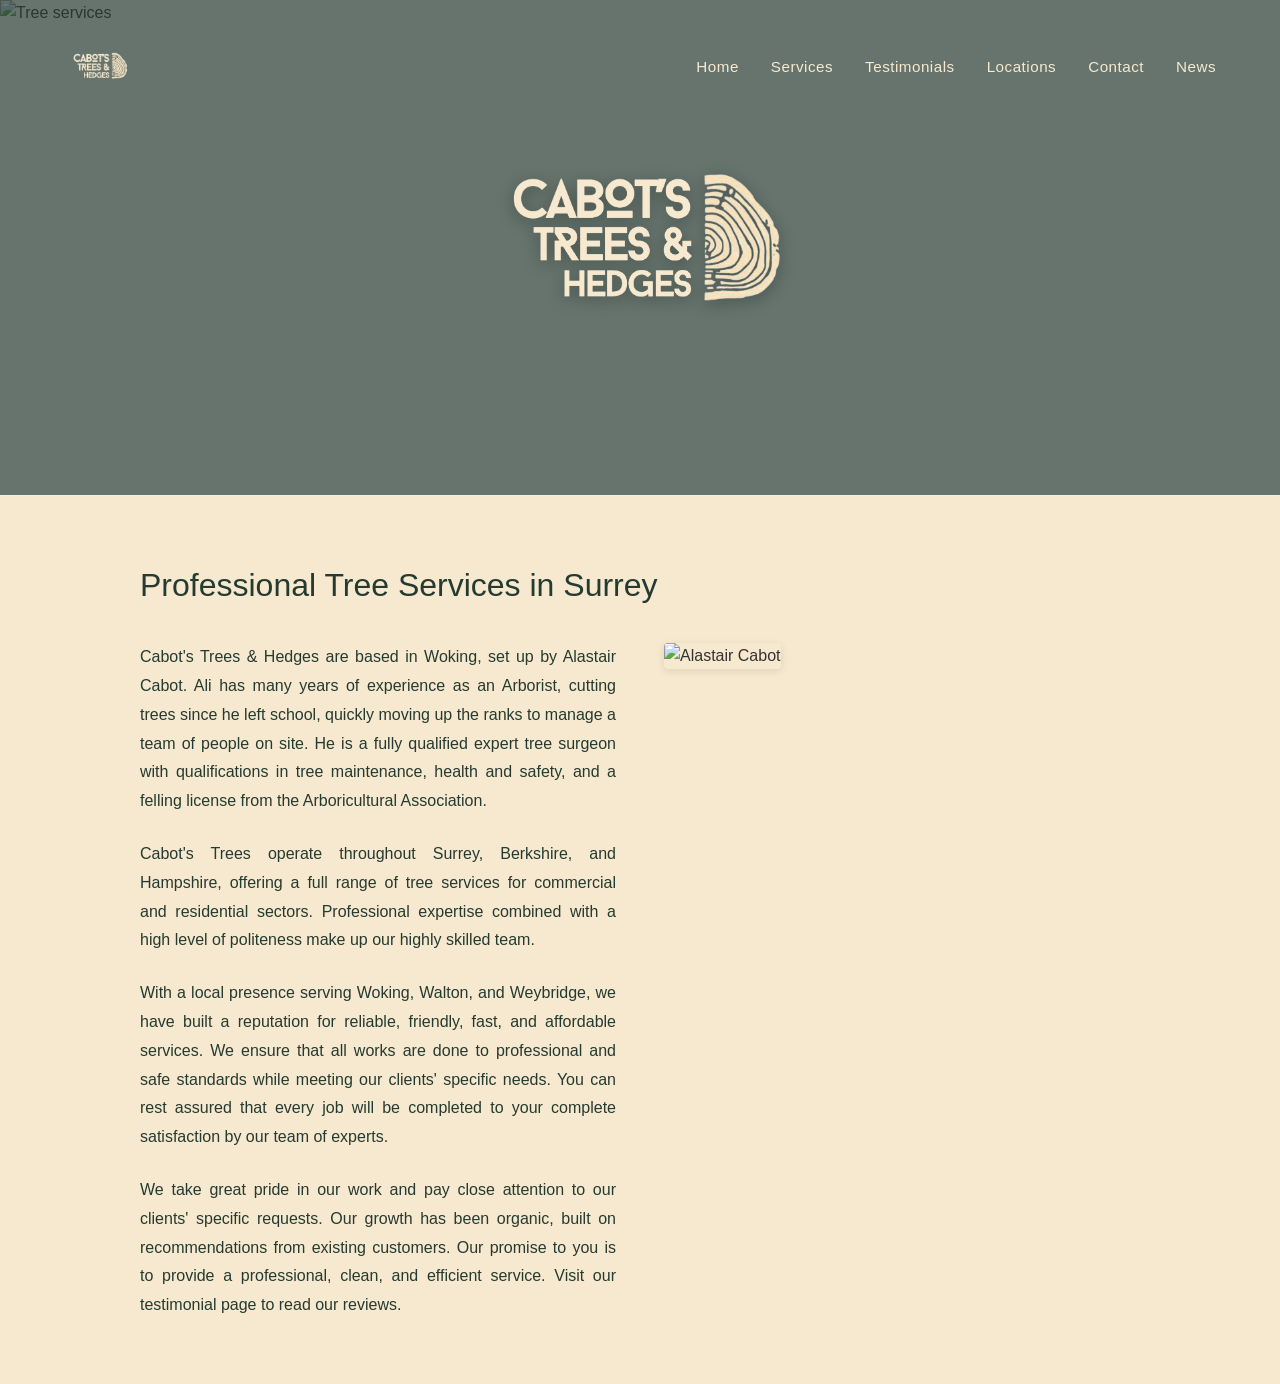
==== index.html @ d23f5aa0 "Add DM Sans font import and fix image column layout" ====
<!DOCTYPE html>
<html lang="en">
<head>
    <meta charset="UTF-8">
    <meta name="viewport" content="width=device-width, initial-scale=1.0">
    <title>Cabot's Trees & Hedges | Professional Tree Surgery in Surrey</title>
    <link rel="stylesheet" href="css/style.css">
    <script src="https://identity.netlify.com/v1/netlify-identity-widget.js"></script>
</head>
<body>
    <header class="hero-section">
        <div class="carousel-container">
            <img src="uploads/hero-1.jpg" alt="Tree services" class="carousel-image carousel-image-1" />
            <img src="uploads/hero-2.jpg" alt="Tree services" class="carousel-image carousel-image-2" style="display: none;" />
            <img src="uploads/hero-3.jpg" alt="Tree services" class="carousel-image carousel-image-3" style="display: none;" />
            <img src="uploads/hero-4.jpg" alt="Tree services" class="carousel-image carousel-image-4" style="display: none;" />
        </div>

        <div class="hero-overlay"></div>

        <nav class="navbar">
            <div class="nav-logo-small">
                <img src="uploads/logo.png" alt="Cabot's Trees" />
            </div>
            <ul class="nav-links">
                <li><a href="#home">Home</a></li>
                <li><a href="#services">Services</a></li>
                <li><a href="#testimonials">Testimonials</a></li>
                <li><a href="#locations">Locations</a></li>
                <li><a href="#contact">Contact</a></li>
                <li><a href="#news">News</a></li>
            </ul>
        </nav>

        <div class="hero-logo">
            <img src="uploads/logo-large.png" alt="Cabot's Trees & Hedges" />
        </div>
    </header>

    <section class="about-section">
        <div class="about-container">
            <h2>Professional Tree Services in Surrey</h2>
            <div class="about-content">
                <div class="about-text">
                    <p>Cabot's Trees & Hedges are based in Woking, set up by Alastair Cabot. Ali has many years of experience as an Arborist, cutting trees since he left school, quickly moving up the ranks to manage a team of people on site. He is a fully qualified expert tree surgeon with qualifications in tree maintenance, health and safety, and a felling license from the Arboricultural Association.</p>
                    <p>Cabot's Trees operate throughout Surrey, Berkshire, and Hampshire, offering a full range of tree services for commercial and residential sectors. Professional expertise combined with a high level of politeness make up our highly skilled team.</p>
                    <p>With a local presence serving Woking, Walton, and Weybridge, we have built a reputation for reliable, friendly, fast, and affordable services. We ensure that all works are done to professional and safe standards while meeting our clients' specific needs. You can rest assured that every job will be completed to your complete satisfaction by our team of experts.</p>
                    <p>We take great pride in our work and pay close attention to our clients' specific requests. Our growth has been organic, built on recommendations from existing customers. Our promise to you is to provide a professional, clean, and efficient service. <a href="#testimonials">Visit our testimonial page</a> to read our reviews.</p>
                </div>
                <div class="about-image">
                    <img src="uploads/alastair.jpg" alt="Alastair Cabot" />
                </div>
            </div>
        </div>
    </section>

    <script>
        let currentSlide = 0;
        const slides = document.querySelectorAll('.carousel-image');
        const totalSlides = slides.length;
        function showSlide(n) {
            slides.forEach(slide => slide.style.display = 'none');
            if (n >= totalSlides) currentSlide = 0;
            if (n < 0) currentSlide = totalSlides - 1;
            slides[currentSlide].style.display = 'block';
        }
        function nextSlide() {
            currentSlide++;
            showSlide(currentSlide);
        }
        setInterval(nextSlide, 8000);
        showSlide(currentSlide);
    </script>

    <script>
        if (window.netlifyIdentity) {
            window.netlifyIdentity.on("init", user => {
                if (!user) {
                    window.netlifyIdentity.on("login", () => {
                        document.location.href = "/admin/";
                    });
                }
            });
        }
    </script>
</body>
</html>
---- css/style.css ----
* {
    margin: 0;
    padding: 0;
    box-sizing: border-box;
}

:root {
    --primary-green: #253a30;
    --cream: #f6e9cf;
    --overlay-opacity: 0.7;
}

body {
    font-family: 'DM Sans', -apple-system, BlinkMacSystemFont, 'Segoe UI', sans-serif;
    line-height: 1.6;
    color: #333;
}

/* Hero Section */
.hero-section {
    position: relative;
    height: 55vh;
    display: flex;
    align-items: center;
    justify-content: center;
    overflow: hidden;
}

.carousel-container {
    position: absolute;
    top: 0;
    left: 0;
    width: 100%;
    height: 100%;
    z-index: 1;
}

.carousel-image {
    position: absolute;
    top: 0;
    left: 0;
    width: 100%;
    height: 100%;
    object-fit: cover;
    transition: opacity 0.8s ease-in-out;
}

/* Dark Green Overlay */
.hero-overlay {
    position: absolute;
    top: 0;
    left: 0;
    width: 100%;
    height: 100%;
    background-color: var(--primary-green);
    opacity: var(--overlay-opacity);
    z-index: 2;
}

/* Navigation Bar */
.navbar {
    position: absolute;
    top: 0;
    left: 0;
    right: 0;
    display: flex;
    justify-content: space-between;
    align-items: center;
    padding: 2rem 4rem;
    z-index: 4;
}

.nav-logo-small {
    width: 70px;
    height: 70px;
    display: flex;
    align-items: center;
    justify-content: center;
}

.nav-logo-small img {
    width: 70px;
    height: 70px;
    object-fit: contain;
}

.nav-links {
    display: flex;
    list-style: none;
    gap: 2rem;
}

.nav-links a {
    color: var(--cream);
    text-decoration: none;
    font-size: 0.95rem;
    font-weight: 500;
    letter-spacing: 0.5px;
    transition: opacity 0.3s ease;
}

.nav-links a:hover {
    opacity: 0.8;
}

/* Central Logo */
.hero-logo {
    position: absolute;
    top: 50%;
    left: 50%;
    transform: translate(-50%, -50%);
    z-index: 3;
    text-align: center;
    max-width: 350px;
    width: 90%;
}

.hero-logo img {
    max-width: 350px;
    max-height: 220px;
    width: 100%;
    height: auto;
    filter: drop-shadow(0 4px 8px rgba(0, 0, 0, 0.3));
}

/* About Section */
.about-section {
    padding: 4rem 2rem;
    background-color: var(--cream);
    border-top: 1px solid #f0f0f0;
}

.about-container {
    max-width: 1000px;
    margin: 0 auto;
}

.about-section h2 {
    font-size: 2rem;
    font-weight: 400;
    color: var(--primary-green);
    margin-bottom: 2rem;
    text-align: left;
}

.about-content {
    display: grid;
    grid-template-columns: 1fr 1fr;
    gap: 3rem;
    align-items: start;
}

.about-content p {
    font-size: 1rem;
    color: var(--primary-green);
    line-height: 1.8;
    text-align: justify;
}

.about-content a {
    color: var(--primary-green);
    text-decoration: none;
    font-weight: 500;
    transition: opacity 0.3s ease;
}

.about-content a:hover {
    opacity: 0.8;
    text-decoration: underline;
}

.about-text {
    display: grid;
    gap: 1.5rem;
}

.about-image img {
    width: 100%;
    height: auto;
    border-radius: 4px;
    box-shadow: 0 2px 8px rgba(0, 0, 0, 0.1);
}

/* Responsive Design */
@media (max-width: 768px) {
    .navbar {
        padding: 1.5rem 2rem;
        flex-wrap: wrap;
    }

    .nav-logo-small {
        width: 40px;
        height: 40px;
    }

    .nav-links {
        gap: 1rem;
        font-size: 0.85rem;
    }

    .hero-logo svg {
        max-width: 200px;
    }

    .about-section {
        padding: 2rem 1rem;
    }

    .about-section h2 {
        font-size: 1.5rem;
    }

    .about-content p {
        font-size: 0.95rem;
        text-align: left;
    }
}

@media (max-width: 480px) {
    .navbar {
        padding: 1rem;
        flex-direction: column;
        gap: 1rem;
    }

    .nav-links {
        gap: 0.5rem;
        font-size: 0.8rem;
        flex-wrap: wrap;
        justify-content: center;
    }

    .hero-logo svg {
        max-width: 150px;
    }
}
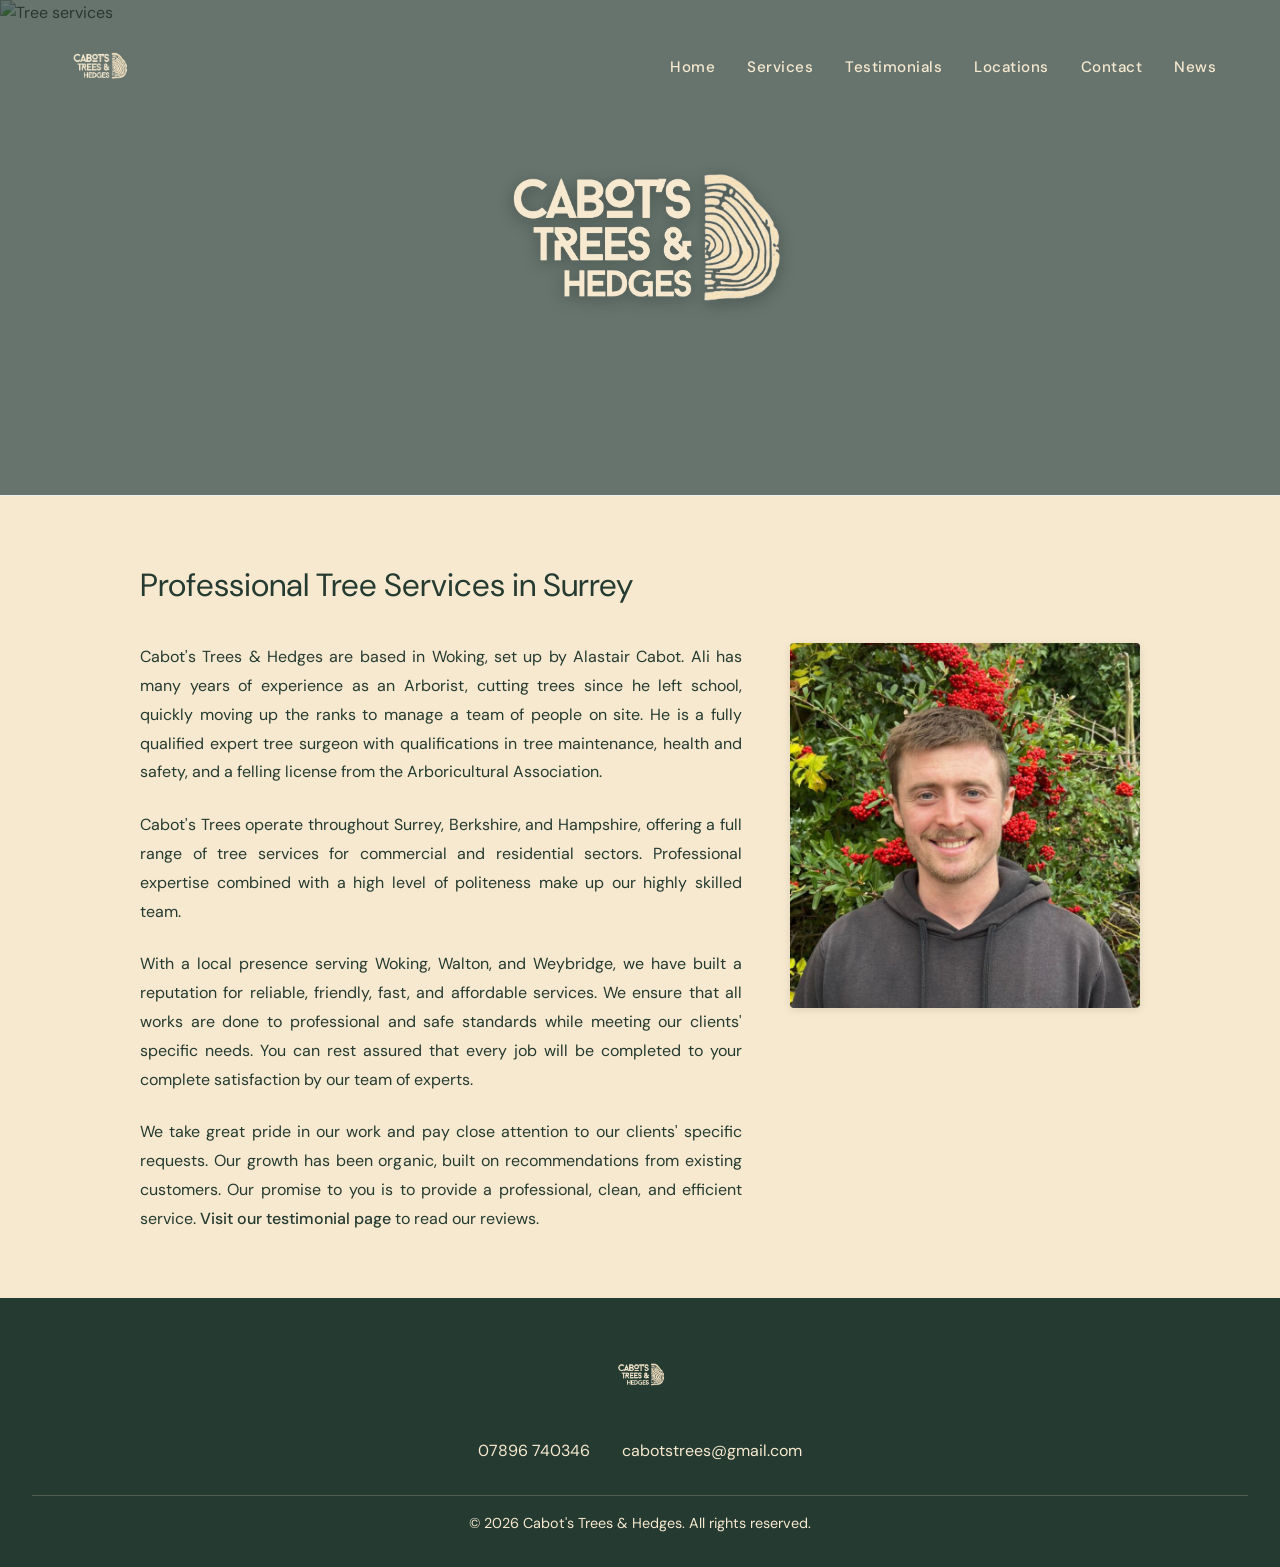
==== commit eccbeef1: "Add footer with logo, phone, and email" ====
--- a/index.html
+++ b/index.html
@@ -4,6 +4,9 @@
     <meta charset="UTF-8">
     <meta name="viewport" content="width=device-width, initial-scale=1.0">
     <title>Cabot's Trees & Hedges | Professional Tree Surgery in Surrey</title>
+    <link rel="preconnect" href="https://fonts.googleapis.com">
+    <link rel="preconnect" href="https://fonts.gstatic.com" crossorigin>
+    <link href="https://fonts.googleapis.com/css2?family=DM+Sans:wght@400;500;700&display=swap" rel="stylesheet">
     <link rel="stylesheet" href="css/style.css">
     <script src="https://identity.netlify.com/v1/netlify-identity-widget.js"></script>
 </head>
@@ -72,6 +75,22 @@
         showSlide(currentSlide);
     </script>
 
+    <!-- Footer -->
+    <footer class="footer">
+        <div class="footer-container">
+            <div class="footer-logo">
+                <img src="uploads/logo.png" alt="Cabot's Trees" />
+            </div>
+            <div class="footer-contact">
+                <p><a href="tel:07896740346">07896 740346</a></p>
+                <p><a href="mailto:cabotstrees@gmail.com">cabotstrees@gmail.com</a></p>
+            </div>
+        </div>
+        <div class="footer-bottom">
+            <p>&copy; 2026 Cabot's Trees & Hedges. All rights reserved.</p>
+        </div>
+    </footer>
+
     <script>
         if (window.netlifyIdentity) {
             window.netlifyIdentity.on("init", user => {
--- a/css/style.css
+++ b/css/style.css
@@ -145,7 +145,7 @@
 
 .about-content {
     display: grid;
-    grid-template-columns: 1fr 1fr;
+    grid-template-columns: 1fr 350px;
     gap: 3rem;
     align-items: start;
 }
@@ -233,4 +233,63 @@
     .hero-logo svg {
         max-width: 150px;
     }
+}
+
+/* Footer */
+.footer {
+    background-color: var(--primary-green);
+    color: var(--cream);
+    padding: 3rem 2rem 2rem;
+    text-align: center;
+}
+
+.footer-container {
+    max-width: 1000px;
+    margin: 0 auto 2rem;
+    display: flex;
+    flex-direction: column;
+    align-items: center;
+    gap: 2rem;
+}
+
+.footer-logo {
+    width: 60px;
+    height: 60px;
+}
+
+.footer-logo img {
+    width: 100%;
+    height: 100%;
+    object-fit: contain;
+}
+
+.footer-contact {
+    display: flex;
+    gap: 2rem;
+    justify-content: center;
+}
+
+.footer-contact p {
+    margin: 0;
+    font-size: 1rem;
+}
+
+.footer-contact a {
+    color: var(--cream);
+    text-decoration: none;
+    transition: opacity 0.3s ease;
+}
+
+.footer-contact a:hover {
+    opacity: 0.8;
+}
+
+.footer-bottom {
+    border-top: 1px solid rgba(246, 233, 207, 0.2);
+    padding-top: 1rem;
+    font-size: 0.9rem;
+}
+
+.footer-bottom p {
+    margin: 0;
 }
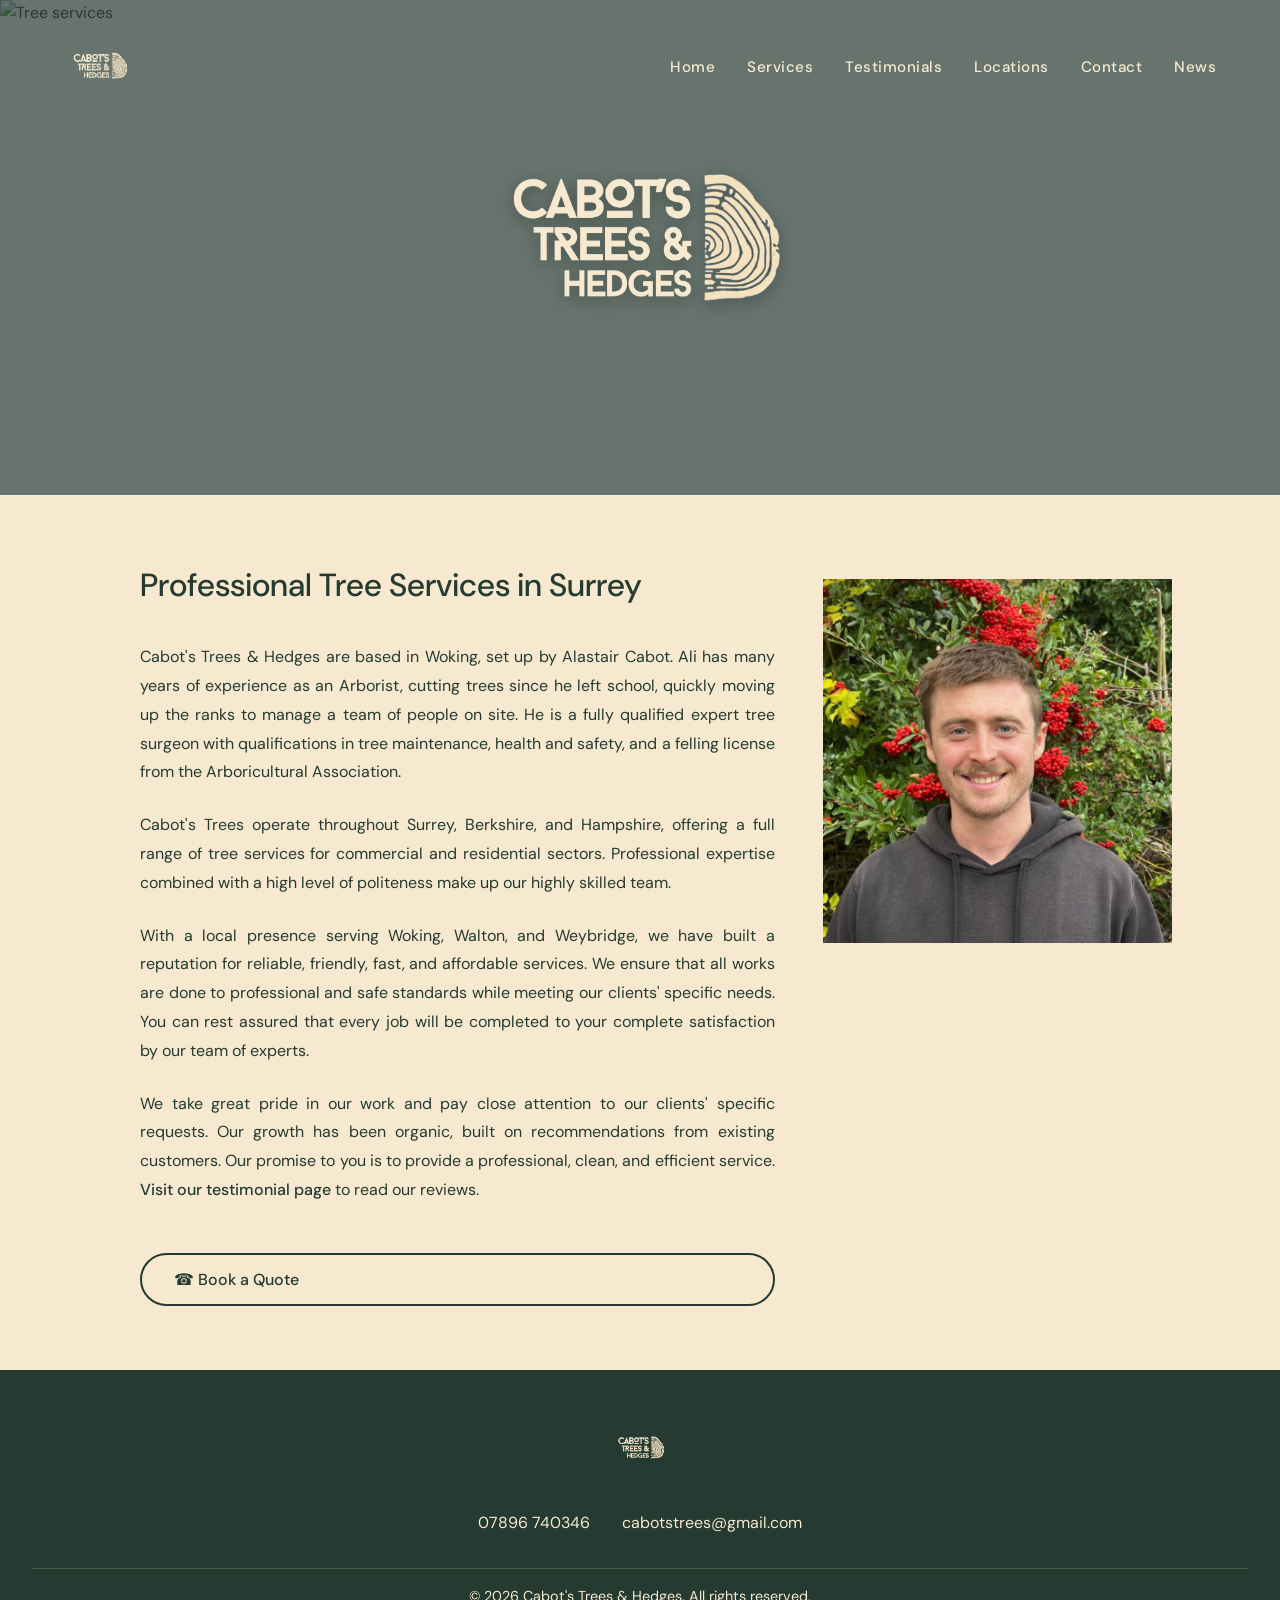
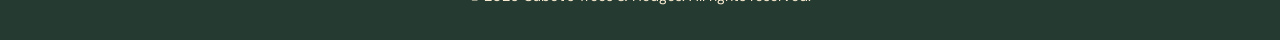
==== commit 12e458d6: "Redesign about section: 2/3 text left, 1/3 image right, add book quote button" ====
--- a/index.html
+++ b/index.html
@@ -49,6 +49,7 @@
                     <p>Cabot's Trees operate throughout Surrey, Berkshire, and Hampshire, offering a full range of tree services for commercial and residential sectors. Professional expertise combined with a high level of politeness make up our highly skilled team.</p>
                     <p>With a local presence serving Woking, Walton, and Weybridge, we have built a reputation for reliable, friendly, fast, and affordable services. We ensure that all works are done to professional and safe standards while meeting our clients' specific needs. You can rest assured that every job will be completed to your complete satisfaction by our team of experts.</p>
                     <p>We take great pride in our work and pay close attention to our clients' specific requests. Our growth has been organic, built on recommendations from existing customers. Our promise to you is to provide a professional, clean, and efficient service. <a href="#testimonials">Visit our testimonial page</a> to read our reviews.</p>
+                    <a href="tel:07896740346" class="book-quote-btn">☎ Book a Quote</a>
                 </div>
                 <div class="about-image">
                     <img src="uploads/alastair.jpg" alt="Alastair Cabot" />
--- a/css/style.css
+++ b/css/style.css
@@ -137,7 +137,7 @@
 
 .about-section h2 {
     font-size: 2rem;
-    font-weight: 400;
+    font-weight: 500;
     color: var(--primary-green);
     margin-bottom: 2rem;
     text-align: left;
@@ -145,7 +145,7 @@
 
 .about-content {
     display: grid;
-    grid-template-columns: 1fr 350px;
+    grid-template-columns: 2fr 1fr;
     gap: 3rem;
     align-items: start;
 }
@@ -174,11 +174,34 @@
     gap: 1.5rem;
 }
 
+.book-quote-btn {
+    display: inline-block;
+    margin-top: 1.5rem;
+    padding: 0.75rem 2rem;
+    border: 2px solid var(--primary-green);
+    background-color: var(--cream);
+    color: var(--primary-green);
+    text-decoration: none;
+    font-weight: 500;
+    border-radius: 50px;
+    transition: all 0.3s ease;
+    font-size: 1rem;
+}
+
+.book-quote-btn:hover {
+    background-color: var(--primary-green);
+    color: var(--cream);
+}
+
+.about-image {
+    margin: -4rem -2rem -4rem 0;
+}
+
 .about-image img {
     width: 100%;
-    height: auto;
-    border-radius: 4px;
-    box-shadow: 0 2px 8px rgba(0, 0, 0, 0.1);
+    height: 100%;
+    display: block;
+    object-fit: cover;
 }
 
 /* Responsive Design */
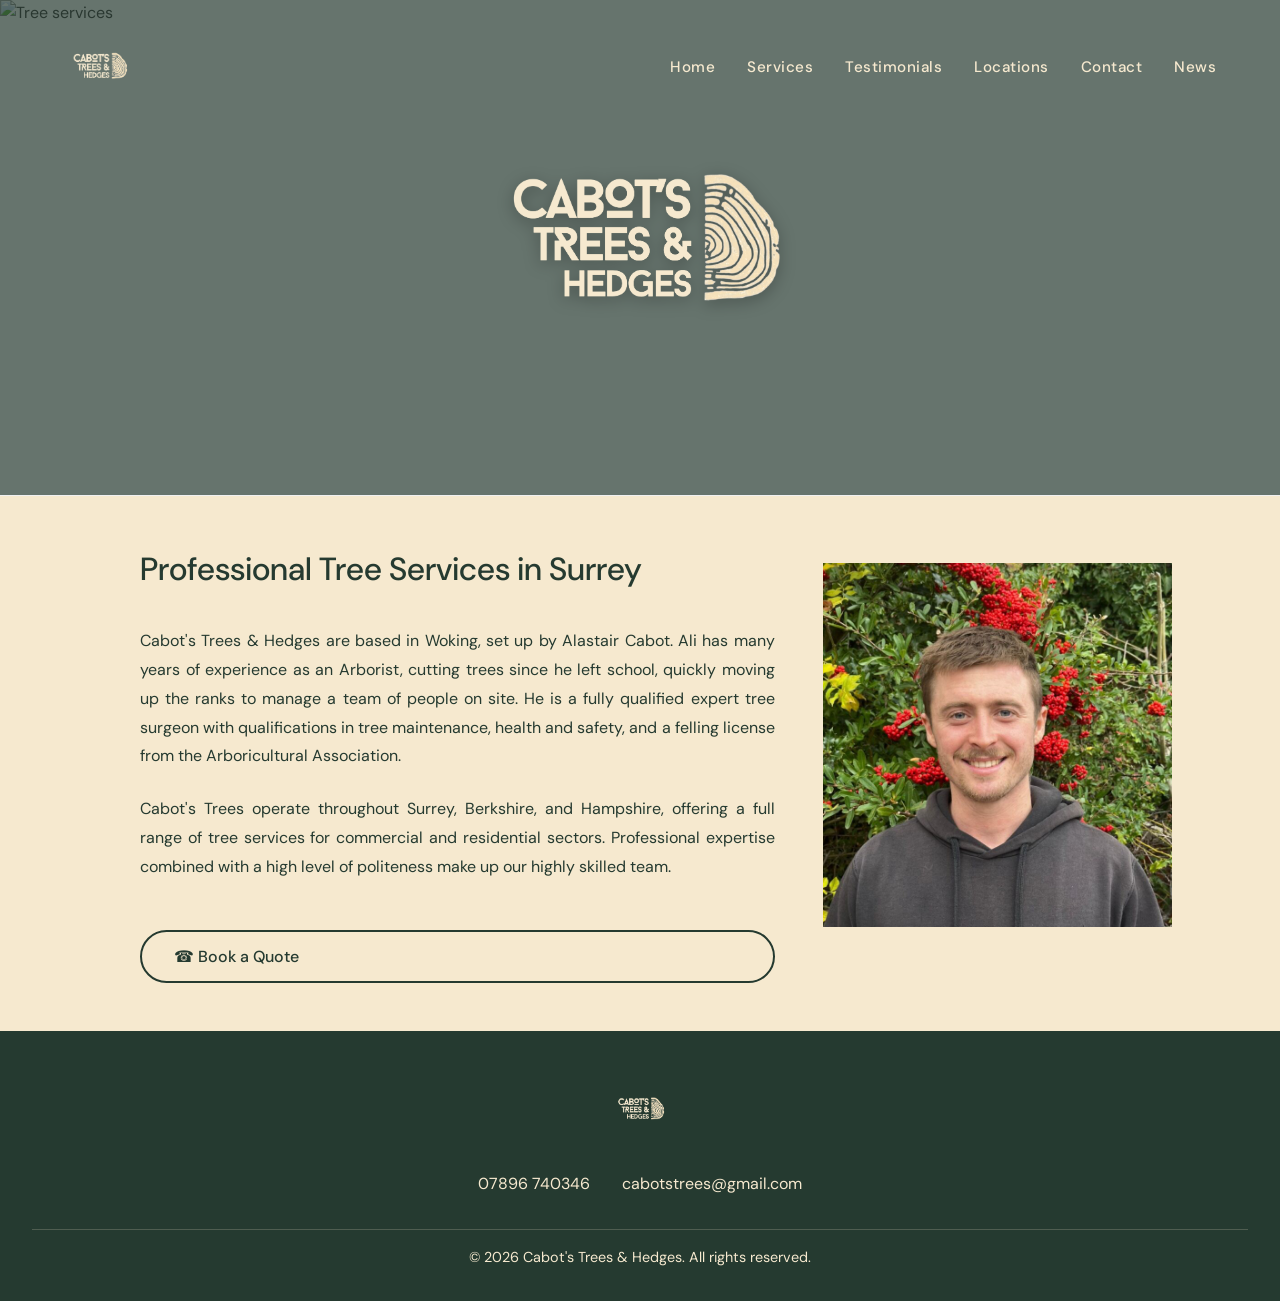
==== commit 8aa5bee5: "Cut text down and remove section margins/padding" ====
--- a/index.html
+++ b/index.html
@@ -47,8 +47,6 @@
                 <div class="about-text">
                     <p>Cabot's Trees & Hedges are based in Woking, set up by Alastair Cabot. Ali has many years of experience as an Arborist, cutting trees since he left school, quickly moving up the ranks to manage a team of people on site. He is a fully qualified expert tree surgeon with qualifications in tree maintenance, health and safety, and a felling license from the Arboricultural Association.</p>
                     <p>Cabot's Trees operate throughout Surrey, Berkshire, and Hampshire, offering a full range of tree services for commercial and residential sectors. Professional expertise combined with a high level of politeness make up our highly skilled team.</p>
-                    <p>With a local presence serving Woking, Walton, and Weybridge, we have built a reputation for reliable, friendly, fast, and affordable services. We ensure that all works are done to professional and safe standards while meeting our clients' specific needs. You can rest assured that every job will be completed to your complete satisfaction by our team of experts.</p>
-                    <p>We take great pride in our work and pay close attention to our clients' specific requests. Our growth has been organic, built on recommendations from existing customers. Our promise to you is to provide a professional, clean, and efficient service. <a href="#testimonials">Visit our testimonial page</a> to read our reviews.</p>
                     <a href="tel:07896740346" class="book-quote-btn">☎ Book a Quote</a>
                 </div>
                 <div class="about-image">
--- a/css/style.css
+++ b/css/style.css
@@ -125,7 +125,7 @@
 
 /* About Section */
 .about-section {
-    padding: 4rem 2rem;
+    padding: 0 2rem;
     background-color: var(--cream);
     border-top: 1px solid #f0f0f0;
 }
@@ -133,13 +133,14 @@
 .about-container {
     max-width: 1000px;
     margin: 0 auto;
+    padding: 3rem 0;
 }
 
 .about-section h2 {
     font-size: 2rem;
     font-weight: 500;
     color: var(--primary-green);
-    margin-bottom: 2rem;
+    margin: 0 0 2rem 0;
     text-align: left;
 }
 
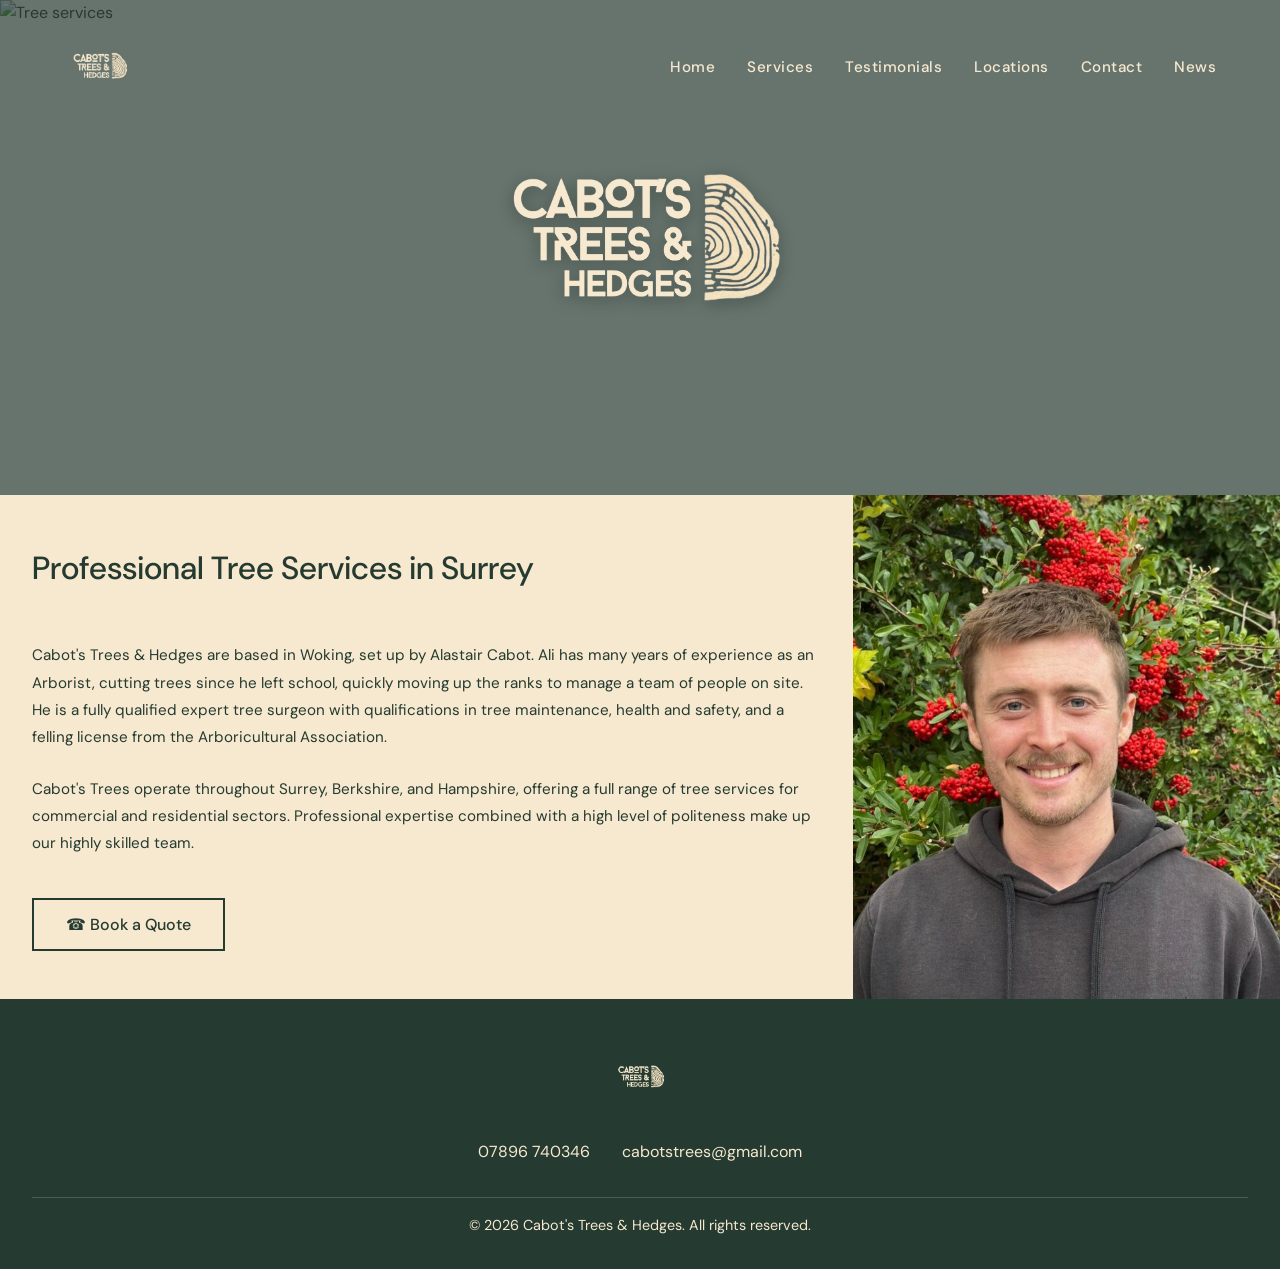
==== commit 125be753: "Fix h1 margin in grid layout" ====
--- a/index.html
+++ b/index.html
@@ -42,9 +42,9 @@
 
     <section class="about-section">
         <div class="about-container">
-            <h2>Professional Tree Services in Surrey</h2>
             <div class="about-content">
                 <div class="about-text">
+                    <h1>Professional Tree Services in Surrey</h1>
                     <p>Cabot's Trees & Hedges are based in Woking, set up by Alastair Cabot. Ali has many years of experience as an Arborist, cutting trees since he left school, quickly moving up the ranks to manage a team of people on site. He is a fully qualified expert tree surgeon with qualifications in tree maintenance, health and safety, and a felling license from the Arboricultural Association.</p>
                     <p>Cabot's Trees operate throughout Surrey, Berkshire, and Hampshire, offering a full range of tree services for commercial and residential sectors. Professional expertise combined with a high level of politeness make up our highly skilled team.</p>
                     <a href="tel:07896740346" class="book-quote-btn">☎ Book a Quote</a>
--- a/css/style.css
+++ b/css/style.css
@@ -125,37 +125,45 @@
 
 /* About Section */
 .about-section {
-    padding: 0 2rem;
+    padding: 0;
+    margin: 0;
     background-color: var(--cream);
-    border-top: 1px solid #f0f0f0;
+    border: none;
 }
 
 .about-container {
-    max-width: 1000px;
-    margin: 0 auto;
-    padding: 3rem 0;
-}
-
-.about-section h2 {
+    max-width: 100%;
+    margin: 0;
+    padding: 0;
+}
+
+.about-text h1 {
     font-size: 2rem;
     font-weight: 500;
     color: var(--primary-green);
-    margin: 0 0 2rem 0;
+    margin: 0 0 1.5rem 0;
     text-align: left;
 }
 
 .about-content {
     display: grid;
     grid-template-columns: 2fr 1fr;
-    gap: 3rem;
-    align-items: start;
+    gap: 0;
+    align-items: stretch;
+}
+
+.about-text {
+    display: grid;
+    gap: 1.5rem;
+    padding: 3rem 2rem;
 }
 
 .about-content p {
-    font-size: 1rem;
+    font-size: 0.95rem;
     color: var(--primary-green);
     line-height: 1.8;
-    text-align: justify;
+    text-align: left;
+    margin: 0;
 }
 
 .about-content a {
@@ -170,23 +178,19 @@
     text-decoration: underline;
 }
 
-.about-text {
-    display: grid;
-    gap: 1.5rem;
-}
-
 .book-quote-btn {
     display: inline-block;
-    margin-top: 1.5rem;
+    margin-top: 1rem;
     padding: 0.75rem 2rem;
     border: 2px solid var(--primary-green);
     background-color: var(--cream);
     color: var(--primary-green);
     text-decoration: none;
     font-weight: 500;
-    border-radius: 50px;
+    border-radius: 0;
     transition: all 0.3s ease;
     font-size: 1rem;
+    width: fit-content;
 }
 
 .book-quote-btn:hover {
@@ -195,7 +199,7 @@
 }
 
 .about-image {
-    margin: -4rem -2rem -4rem 0;
+    margin: 0;
 }
 
 .about-image img {
@@ -205,7 +209,6 @@
     object-fit: cover;
 }
 
-/* Responsive Design */
 @media (max-width: 768px) {
     .navbar {
         padding: 1.5rem 2rem;
@@ -226,17 +229,17 @@
         max-width: 200px;
     }
 
-    .about-section {
-        padding: 2rem 1rem;
+    .about-content {
+        grid-template-columns: 1fr;
+        gap: 0;
+    }
+
+    .about-image {
+        min-height: 300px;
     }
 
     .about-section h2 {
-        font-size: 1.5rem;
-    }
-
-    .about-content p {
-        font-size: 0.95rem;
-        text-align: left;
+        padding: 2rem 2rem 0 2rem;
     }
 }
 
@@ -256,6 +259,19 @@
 
     .hero-logo svg {
         max-width: 150px;
+    }
+
+    .about-text {
+        padding: 1.5rem;
+    }
+
+    .about-section h2 {
+        font-size: 1.5rem;
+        padding: 1.5rem 1.5rem 0 1.5rem;
+    }
+
+    .about-content p {
+        font-size: 0.9rem;
     }
 }
 
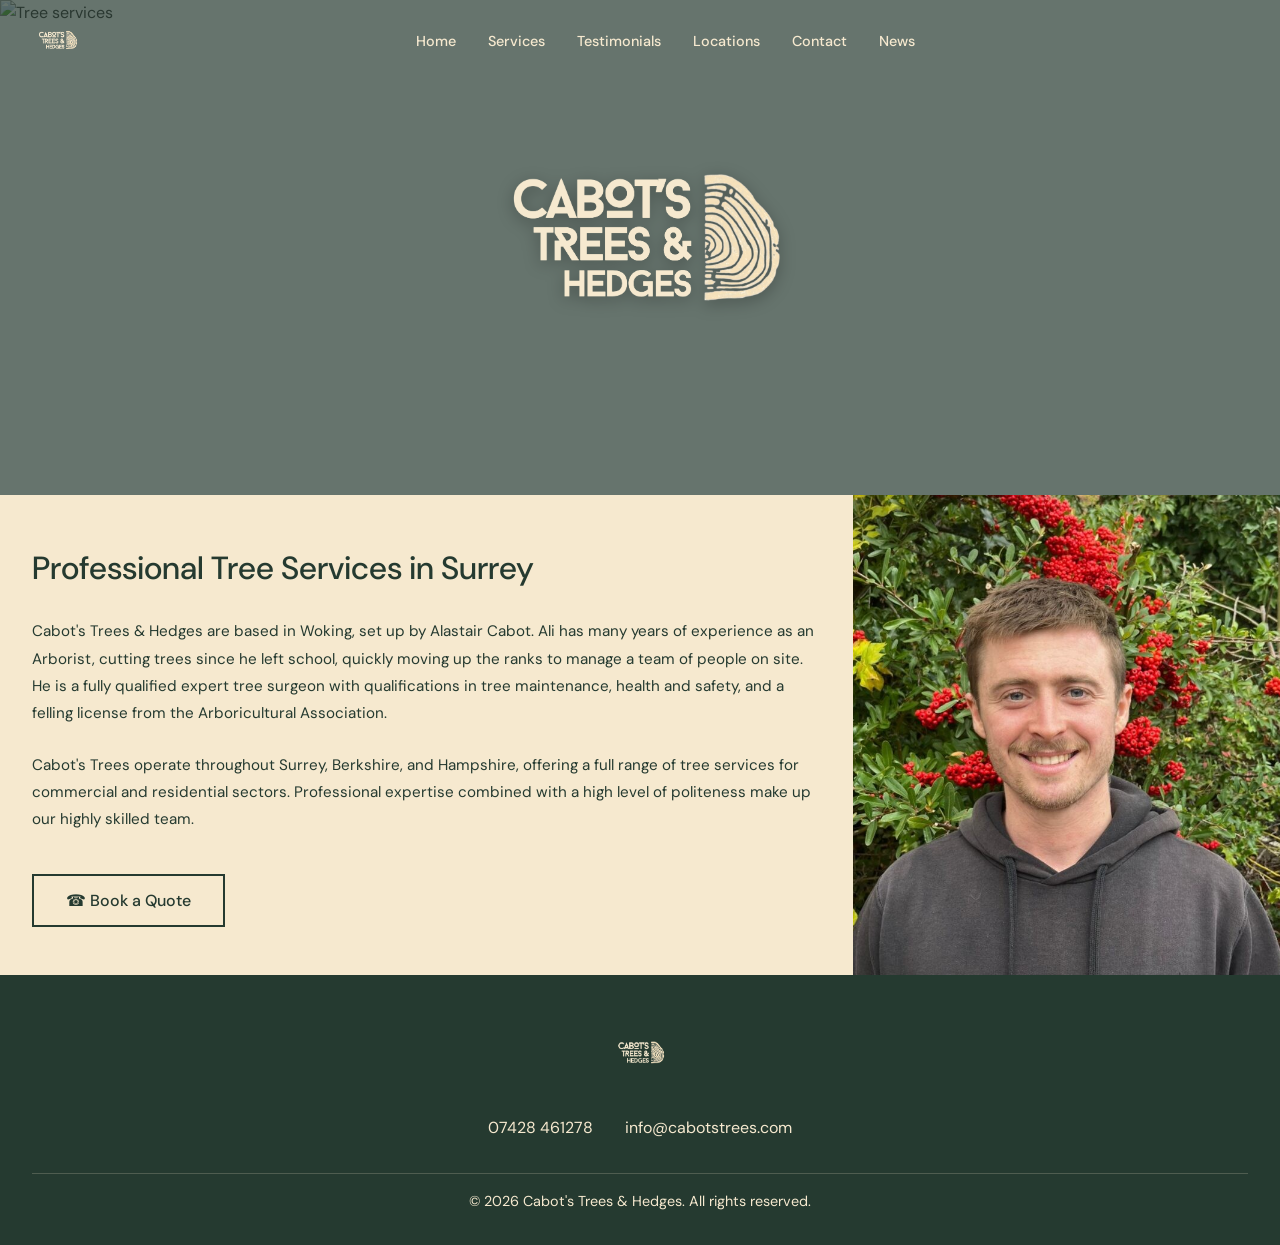
==== commit e5967e43: "Major website build: Add locations page with tree SVGs, services page, fix navbar styling across all" ====
--- a/index.html
+++ b/index.html
@@ -21,16 +21,21 @@
 
         <div class="hero-overlay"></div>
 
-        <nav class="navbar">
-            <div class="nav-logo-small">
+        <nav class="navbar hero-navbar">
+            <a href="index.html" class="nav-logo-small">
                 <img src="uploads/logo.png" alt="Cabot's Trees" />
+            </a>
+            <div class="burger-menu">
+                <span></span>
+                <span></span>
+                <span></span>
             </div>
             <ul class="nav-links">
-                <li><a href="#home">Home</a></li>
-                <li><a href="#services">Services</a></li>
+                <li><a href="index.html">Home</a></li>
+                <li><a href="services.html">Services</a></li>
                 <li><a href="#testimonials">Testimonials</a></li>
-                <li><a href="#locations">Locations</a></li>
-                <li><a href="#contact">Contact</a></li>
+                <li><a href="locations.html">Locations</a></li>
+                <li><a href="contact.html">Contact</a></li>
                 <li><a href="#news">News</a></li>
             </ul>
         </nav>
@@ -47,7 +52,7 @@
                     <h1>Professional Tree Services in Surrey</h1>
                     <p>Cabot's Trees & Hedges are based in Woking, set up by Alastair Cabot. Ali has many years of experience as an Arborist, cutting trees since he left school, quickly moving up the ranks to manage a team of people on site. He is a fully qualified expert tree surgeon with qualifications in tree maintenance, health and safety, and a felling license from the Arboricultural Association.</p>
                     <p>Cabot's Trees operate throughout Surrey, Berkshire, and Hampshire, offering a full range of tree services for commercial and residential sectors. Professional expertise combined with a high level of politeness make up our highly skilled team.</p>
-                    <a href="tel:07896740346" class="book-quote-btn">☎ Book a Quote</a>
+                    <a href="tel:07428461278" class="book-quote-btn">☎ Book a Quote</a>
                 </div>
                 <div class="about-image">
                     <img src="uploads/alastair.jpg" alt="Alastair Cabot" />
@@ -57,6 +62,37 @@
     </section>
 
     <script>
+        // Burger menu toggle
+        const burgerMenu = document.querySelector('.burger-menu');
+        const navLinks = document.querySelector('.nav-links');
+
+        if (burgerMenu) {
+            burgerMenu.addEventListener('click', function() {
+                burgerMenu.classList.toggle('active');
+                navLinks.classList.toggle('active');
+            });
+
+            // Close menu when a link is clicked
+            document.querySelectorAll('.nav-links a').forEach(link => {
+                link.addEventListener('click', function() {
+                    burgerMenu.classList.remove('active');
+                    navLinks.classList.remove('active');
+                });
+            });
+        }
+
+        // Hero navbar background on scroll
+        const heroNav = document.querySelector('.navbar.hero-navbar');
+        if (heroNav) {
+            window.addEventListener('scroll', function() {
+                if (window.scrollY > 100) {
+                    heroNav.style.backgroundColor = 'var(--primary-green)';
+                } else {
+                    heroNav.style.backgroundColor = 'transparent';
+                }
+            });
+        }
+
         let currentSlide = 0;
         const slides = document.querySelectorAll('.carousel-image');
         const totalSlides = slides.length;
@@ -72,17 +108,29 @@
         }
         setInterval(nextSlide, 8000);
         showSlide(currentSlide);
+
+        if (window.netlifyIdentity) {
+            window.netlifyIdentity.on("init", user => {
+                if (!user) {
+                    window.netlifyIdentity.on("login", () => {
+                        document.location.href = "/admin/";
+                    });
+                }
+            });
+        }
     </script>
 
     <!-- Footer -->
     <footer class="footer">
         <div class="footer-container">
             <div class="footer-logo">
-                <img src="uploads/logo.png" alt="Cabot's Trees" />
+                <a href="index.html">
+                    <img src="uploads/logo.png" alt="Cabot's Trees" />
+                </a>
             </div>
             <div class="footer-contact">
-                <p><a href="tel:07896740346">07896 740346</a></p>
-                <p><a href="mailto:cabotstrees@gmail.com">cabotstrees@gmail.com</a></p>
+                <p><a href="tel:07428461278">07428 461278</a></p>
+                <p><a href="mailto:info@cabotstrees.com">info@cabotstrees.com</a></p>
             </div>
         </div>
         <div class="footer-bottom">
--- a/css/style.css
+++ b/css/style.css
@@ -58,44 +58,58 @@
 }
 
 /* Navigation Bar */
-.navbar {
+.navbar, .navbar-light {
+    background-color: var(--primary-green);
+    padding: 1rem 2rem;
+    display: flex;
+    align-items: center;
+    position: sticky;
+    top: 0;
+    z-index: 100;
+    width: 100%;
+    box-sizing: border-box;
+}
+
+.navbar.hero-navbar {
     position: absolute;
     top: 0;
     left: 0;
     right: 0;
-    display: flex;
-    justify-content: space-between;
-    align-items: center;
-    padding: 2rem 4rem;
-    z-index: 4;
+    background-color: transparent;
 }
 
 .nav-logo-small {
-    width: 70px;
-    height: 70px;
-    display: flex;
-    align-items: center;
-    justify-content: center;
+    width: 50px;
+    height: 50px;
+    flex-shrink: 0;
 }
 
 .nav-logo-small img {
-    width: 70px;
-    height: 70px;
+    width: 50px;
+    height: 50px;
     object-fit: contain;
 }
 
+/* Desktop Nav */
 .nav-links {
     display: flex;
     list-style: none;
     gap: 2rem;
+    margin: 0;
+    padding: 0;
+    flex: 1;
+    justify-content: center;
+}
+
+.nav-links li {
+    list-style: none;
 }
 
 .nav-links a {
     color: var(--cream);
     text-decoration: none;
-    font-size: 0.95rem;
-    font-weight: 500;
-    letter-spacing: 0.5px;
+    font-size: 0.9rem;
+    font-weight: 500;
     transition: opacity 0.3s ease;
 }
 
@@ -103,7 +117,78 @@
     opacity: 0.8;
 }
 
-/* Central Logo */
+/* Burger Menu */
+.burger-menu {
+    display: none;
+    flex-direction: column;
+    cursor: pointer;
+    gap: 6px;
+    z-index: 101;
+    flex-shrink: 0;
+    margin-left: auto;
+}
+
+.burger-menu span {
+    width: 25px;
+    height: 3px;
+    background-color: var(--cream);
+    border-radius: 2px;
+    transition: all 0.3s ease;
+}
+
+.burger-menu.active span:nth-child(1) {
+    transform: rotate(45deg) translate(10px, 10px);
+}
+
+.burger-menu.active span:nth-child(2) {
+    opacity: 0;
+}
+
+.burger-menu.active span:nth-child(3) {
+    transform: rotate(-45deg) translate(7px, -7px);
+}
+
+/* Mobile Menu */
+@media (max-width: 768px) {
+    .nav-links {
+        display: none !important;
+        position: fixed;
+        top: 60px;
+        left: 0;
+        right: 0;
+        flex-direction: column;
+        background-color: var(--primary-green);
+        padding: 2rem;
+        gap: 1rem;
+        width: 100%;
+        margin: 0;
+        box-sizing: border-box;
+        z-index: 99;
+        justify-content: flex-start;
+        flex: none;
+    }
+
+    .nav-links.active {
+        display: flex !important;
+    }
+
+    .nav-links a {
+        font-size: 1rem;
+        color: var(--cream);
+    }
+
+    .burger-menu {
+        display: flex;
+        margin-left: auto;
+    }
+}
+
+/* Hero Section */
+.hero-section {
+    position: relative;
+    height: 55vh;
+    overflow: hidden;
+}
 .hero-logo {
     position: absolute;
     top: 50%;
@@ -141,7 +226,7 @@
     font-size: 2rem;
     font-weight: 500;
     color: var(--primary-green);
-    margin: 0 0 1.5rem 0;
+    margin: 0;
     text-align: left;
 }
 
@@ -275,7 +360,349 @@
     }
 }
 
-/* Footer */
+/* Contact Page */
+.navbar-light {
+    background-color: var(--primary-green);
+}
+
+.navbar-light .nav-links a {
+    color: var(--cream);
+}
+
+.contact-section {
+    padding: 0;
+    background-color: var(--cream);
+    min-height: calc(100vh - 200px);
+}
+
+.contact-container {
+    max-width: 1200px;
+    margin: 0 auto;
+    padding: 3rem 2rem;
+}
+
+.contact-section h1 {
+    font-size: 2.5rem;
+    font-weight: 500;
+    color: var(--primary-green);
+    margin: 0 0 2rem 0;
+}
+
+.contact-section h2 {
+    font-size: 1.5rem;
+    font-weight: 500;
+    color: var(--primary-green);
+    margin: 2rem 0 1rem 0;
+}
+
+.contact-intro {
+    margin-bottom: 3rem;
+}
+
+.contact-intro p {
+    font-size: 0.95rem;
+    color: var(--primary-green);
+    line-height: 1.8;
+    text-align: left;
+}
+
+.contact-get-in-touch {
+    margin-bottom: 3rem;
+}
+
+.contact-get-in-touch p {
+    font-size: 0.95rem;
+    color: var(--primary-green);
+    margin: 1rem 0;
+}
+
+.contact-methods {
+    list-style: none;
+    padding: 0;
+    margin: 1.5rem 0;
+}
+
+.contact-methods li {
+    padding: 0.75rem 0;
+    font-size: 0.95rem;
+    color: var(--primary-green);
+}
+
+.contact-methods a {
+    color: var(--primary-green);
+    text-decoration: none;
+    font-weight: 500;
+}
+
+.contact-methods a:hover {
+    text-decoration: underline;
+}
+
+/* Form Styles */
+.contact-form-section {
+    background-color: #fff;
+    padding: 2rem;
+    border-radius: 4px;
+}
+
+.form-group {
+    margin-bottom: 1.5rem;
+    display: flex;
+    flex-direction: column;
+}
+
+.form-group label {
+    font-size: 0.95rem;
+    font-weight: 500;
+    color: var(--primary-green);
+    margin-bottom: 0.5rem;
+}
+
+.form-group input,
+.form-group select,
+.form-group textarea {
+    padding: 0.75rem;
+    border: 1px solid #ddd;
+    border-radius: 4px;
+    font-family: 'DM Sans', sans-serif;
+    font-size: 0.95rem;
+    color: var(--primary-green);
+}
+
+.form-group input:focus,
+.form-group select:focus,
+.form-group textarea:focus {
+    outline: none;
+    border-color: var(--primary-green);
+    box-shadow: 0 0 0 2px rgba(37, 58, 48, 0.1);
+}
+
+.form-group textarea {
+    resize: vertical;
+}
+
+.form-submit-btn {
+    display: inline-block;
+    padding: 0.75rem 2rem;
+    border: 2px solid var(--primary-green);
+    background-color: var(--primary-green);
+    color: var(--cream);
+    text-decoration: none;
+    font-weight: 500;
+    border-radius: 0;
+    transition: all 0.3s ease;
+    font-size: 1rem;
+    cursor: pointer;
+    font-family: 'DM Sans', sans-serif;
+}
+
+.form-submit-btn:hover {
+    background-color: var(--cream);
+    color: var(--primary-green);
+}
+
+.thank-you-message {
+    background-color: #f0f9f7;
+    border-left: 4px solid var(--primary-green);
+    padding: 2rem;
+    border-radius: 4px;
+    text-align: center;
+    display: none;
+}
+
+.thank-you-message p {
+    font-size: 1.1rem;
+    color: var(--primary-green);
+    margin: 0;
+    line-height: 1.8;
+}
+
+.thank-you-message a {
+    color: var(--primary-green);
+    font-weight: 500;
+    text-decoration: none;
+}
+
+.thank-you-message a:hover {
+    text-decoration: underline;
+}
+
+@media (max-width: 768px) {
+    .contact-container {
+        padding: 2rem 1rem;
+    }
+
+    .contact-section h1 {
+        font-size: 2rem;
+    }
+
+    .contact-form-section {
+        padding: 1.5rem;
+    }
+}
+
+/* Locations Page */
+.locations-section {
+    padding: 0;
+    background-color: var(--cream);
+    min-height: calc(100vh - 200px);
+}
+
+.locations-container {
+    max-width: 1200px;
+    margin: 0 auto;
+    padding: 3rem 2rem;
+}
+
+.locations-section h1 {
+    font-size: 2.5rem;
+    font-weight: 500;
+    color: var(--primary-green);
+    margin: 0 0 2rem 0;
+}
+
+.locations-section h2 {
+    font-size: 1.5rem;
+    font-weight: 500;
+    color: var(--primary-green);
+    margin: 2rem 0 1rem 0;
+}
+
+.locations-intro {
+    margin-bottom: 3rem;
+}
+
+.locations-intro p {
+    font-size: 0.95rem;
+    color: var(--primary-green);
+    line-height: 1.8;
+    text-align: left;
+    margin: 1rem 0;
+}
+
+.locations-reach-out {
+    margin-bottom: 3rem;
+    padding: 2rem;
+    background-color: #fff;
+    border-radius: 4px;
+}
+
+.locations-reach-out p {
+    font-size: 0.95rem;
+    color: var(--primary-green);
+    line-height: 1.8;
+    margin: 1rem 0;
+}
+
+.locations-contact-links {
+    display: flex;
+    gap: 2rem;
+    margin-top: 1.5rem;
+}
+
+.locations-contact-links p {
+    margin: 0;
+}
+
+.locations-contact-links a {
+    color: var(--primary-green);
+    font-weight: 500;
+    text-decoration: none;
+}
+
+.locations-contact-links a:hover {
+    text-decoration: underline;
+}
+
+.locations-areas {
+    margin-bottom: 3rem;
+}
+
+.locations-areas p {
+    font-size: 0.95rem;
+    color: var(--primary-green);
+    line-height: 1.8;
+    text-align: left;
+    margin: 1rem 0;
+}
+
+.areas-grid {
+    display: grid;
+    grid-template-columns: repeat(3, 1fr);
+    gap: 2rem;
+    margin-top: 2rem;
+}
+
+.area-item {
+    text-align: center;
+    display: flex;
+    flex-direction: column;
+    align-items: center;
+    gap: 1rem;
+}
+
+.area-tree {
+    width: 80px;
+    height: 80px;
+    filter: drop-shadow(0 2px 4px rgba(37, 58, 48, 0.1));
+}
+
+.area-item p {
+    font-size: 1rem;
+    font-weight: 500;
+    color: var(--primary-green);
+    margin: 0;
+    white-space: nowrap;
+}
+
+.locations-info-box {
+    background-color: #f0f9f7;
+    border-left: 4px solid var(--primary-green);
+    padding: 2rem;
+    border-radius: 4px;
+    margin-top: 3rem;
+}
+
+.locations-info-box h3 {
+    font-size: 1.25rem;
+    font-weight: 500;
+    color: var(--primary-green);
+    margin: 0 0 1rem 0;
+}
+
+.locations-info-box p {
+    font-size: 0.95rem;
+    color: var(--primary-green);
+    line-height: 1.8;
+    margin: 0;
+}
+
+@media (max-width: 768px) {
+    .locations-container {
+        padding: 2rem 1rem;
+    }
+
+    .locations-section h1 {
+        font-size: 2rem;
+    }
+
+    .areas-grid {
+        grid-template-columns: repeat(2, 1fr);
+        gap: 1.5rem;
+    }
+
+    .locations-contact-links {
+        flex-direction: column;
+        gap: 1rem;
+    }
+}
+
+@media (max-width: 480px) {
+    .areas-grid {
+        grid-template-columns: repeat(2, 1fr);
+    }
+}
+
 .footer {
     background-color: var(--primary-green);
     color: var(--cream);
@@ -284,7 +711,7 @@
 }
 
 .footer-container {
-    max-width: 1000px;
+    max-width: 1200px;
     margin: 0 auto 2rem;
     display: flex;
     flex-direction: column;
@@ -297,6 +724,13 @@
     height: 60px;
 }
 
+.footer-logo a {
+    display: block;
+    width: 100%;
+    height: 100%;
+    text-decoration: none;
+}
+
 .footer-logo img {
     width: 100%;
     height: 100%;
@@ -324,6 +758,14 @@
     opacity: 0.8;
 }
 
+@media (max-width: 768px) {
+    .footer-contact {
+        flex-direction: column;
+        gap: 1rem;
+        align-items: center;
+    }
+}
+
 .footer-bottom {
     border-top: 1px solid rgba(246, 233, 207, 0.2);
     padding-top: 1rem;
@@ -332,4 +774,220 @@
 
 .footer-bottom p {
     margin: 0;
+}
+
+
+/* Services Page */
+.services-section {
+    padding: 0;
+    background-color: var(--cream);
+    min-height: calc(100vh - 200px);
+}
+
+.services-container {
+    max-width: 1200px;
+    margin: 0 auto;
+    padding: 3rem 2rem;
+}
+
+.services-section h1 {
+    font-size: 2.5rem;
+    font-weight: 500;
+    color: var(--primary-green);
+    margin: 0 0 2rem 0;
+}
+
+.services-intro {
+    margin-bottom: 3rem;
+}
+
+.services-intro p {
+    font-size: 0.95rem;
+    color: var(--primary-green);
+    line-height: 1.8;
+    text-align: left;
+    margin: 1rem 0;
+}
+
+.services-grid {
+    display: grid;
+    grid-template-columns: repeat(auto-fit, minmax(300px, 1fr));
+    gap: 2rem;
+    margin-top: 2rem;
+}
+
+.service-card {
+    background-color: #fff;
+    padding: 2rem;
+    border-radius: 4px;
+    border-top: 3px solid var(--primary-green);
+    transition: box-shadow 0.3s ease;
+}
+
+.service-card:hover {
+    box-shadow: 0 4px 12px rgba(37, 58, 48, 0.1);
+}
+
+.service-card h2 {
+    font-size: 1.25rem;
+    font-weight: 500;
+    color: var(--primary-green);
+    margin: 0 0 1rem 0;
+}
+
+.service-card h2 a {
+    color: var(--primary-green);
+    text-decoration: none;
+}
+
+.service-card h2 a:hover {
+    text-decoration: underline;
+}
+
+.service-card p {
+    font-size: 0.95rem;
+    color: var(--primary-green);
+    line-height: 1.6;
+    margin: 0 0 1rem 0;
+}
+
+.more-link {
+    color: var(--primary-green);
+    font-weight: 500;
+    text-decoration: none;
+    font-style: italic;
+}
+
+.more-link:hover {
+    text-decoration: underline;
+}
+
+/* Service Detail Page */
+.service-detail-section {
+    padding: 0;
+    background-color: var(--cream);
+    min-height: calc(100vh - 200px);
+}
+
+.service-detail-container {
+    max-width: 1200px;
+    margin: 0 auto;
+    padding: 3rem 2rem;
+}
+
+.service-detail-section h1 {
+    font-size: 2.5rem;
+    font-weight: 500;
+    color: var(--primary-green);
+    margin: 0 0 2rem 0;
+}
+
+.service-detail-image {
+    width: 100%;
+    max-width: 500px;
+    height: 400px;
+    background-color: #fff;
+    border-radius: 4px;
+    display: flex;
+    align-items: center;
+    justify-content: center;
+    margin-bottom: 2rem;
+}
+
+.service-detail-image img, .service-detail-image svg {
+    width: 80%;
+    height: 80%;
+    max-width: 300px;
+}
+
+.service-detail-content {
+    background-color: #fff;
+    padding: 2rem;
+    border-radius: 4px;
+    margin-bottom: 3rem;
+}
+
+.service-detail-content p {
+    font-size: 0.95rem;
+    color: var(--primary-green);
+    line-height: 1.8;
+    text-align: left;
+    margin: 1rem 0;
+}
+
+.service-detail-content h2 {
+    font-size: 1.5rem;
+    font-weight: 500;
+    color: var(--primary-green);
+    margin: 2rem 0 1rem 0;
+}
+
+.service-detail-content ul {
+    list-style: none;
+    padding: 0;
+    margin: 1rem 0;
+}
+
+.service-detail-content li {
+    font-size: 0.95rem;
+    color: var(--primary-green);
+    line-height: 1.8;
+    padding-left: 1.5rem;
+    position: relative;
+    margin: 0.5rem 0;
+}
+
+.service-detail-content li:before {
+    content: "•";
+    position: absolute;
+    left: 0;
+    color: var(--primary-green);
+}
+
+.service-back-link {
+    display: inline-block;
+    margin-bottom: 2rem;
+    color: var(--primary-green);
+    text-decoration: none;
+    font-weight: 500;
+}
+
+.service-back-link:hover {
+    text-decoration: underline;
+}
+
+.service-detail-form-section {
+    background-color: #fff;
+    padding: 2rem;
+    border-radius: 4px;
+    margin-top: 3rem;
+}
+
+.service-detail-form-section h2 {
+    font-size: 1.5rem;
+    font-weight: 500;
+    color: var(--primary-green);
+    margin: 0 0 1rem 0;
+}
+
+@media (max-width: 768px) {
+    .services-container {
+        padding: 2rem 1rem;
+    }
+
+    .services-section h1 {
+        font-size: 2rem;
+    }
+
+    .services-grid {
+        grid-template-columns: 1fr;
+    }
+
+    .service-detail-container {
+        padding: 2rem 1rem;
+    }
+
+    .service-detail-section h1 {
+        font-size: 2rem;
+    }
 }
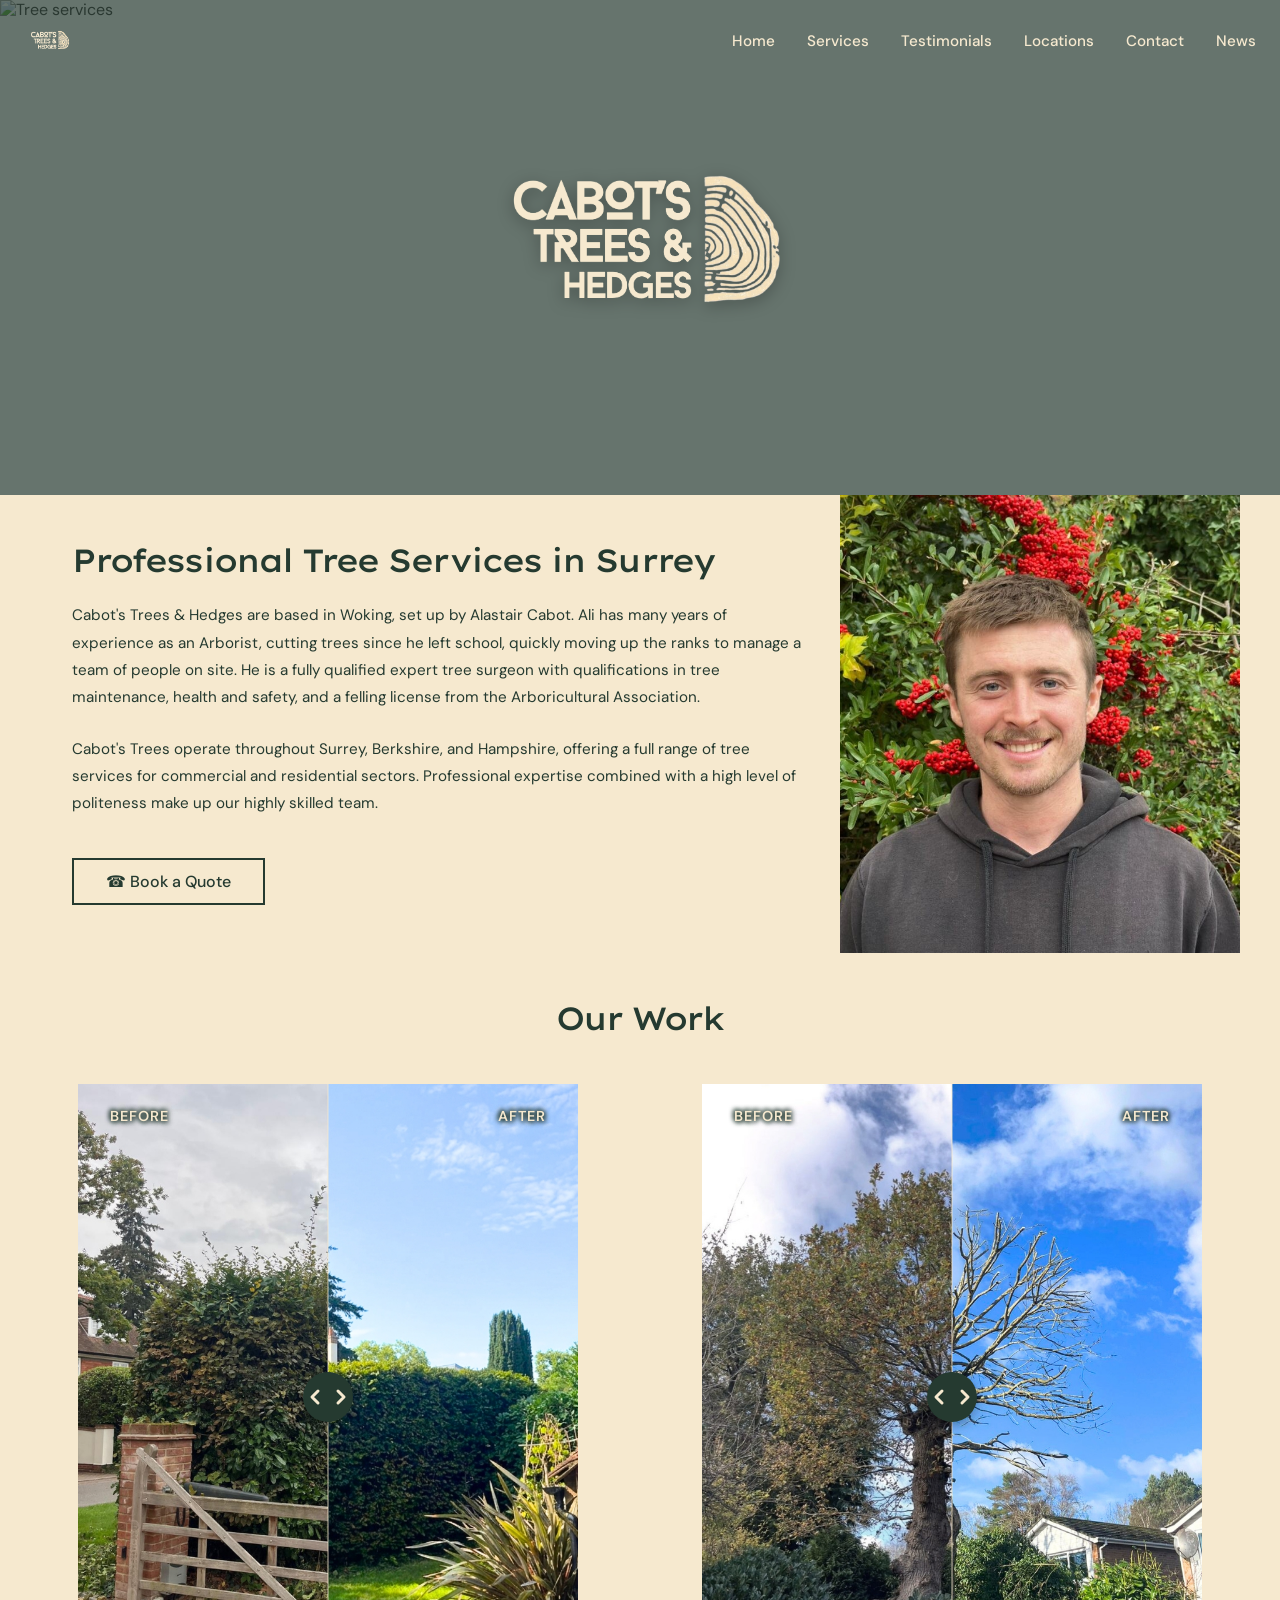
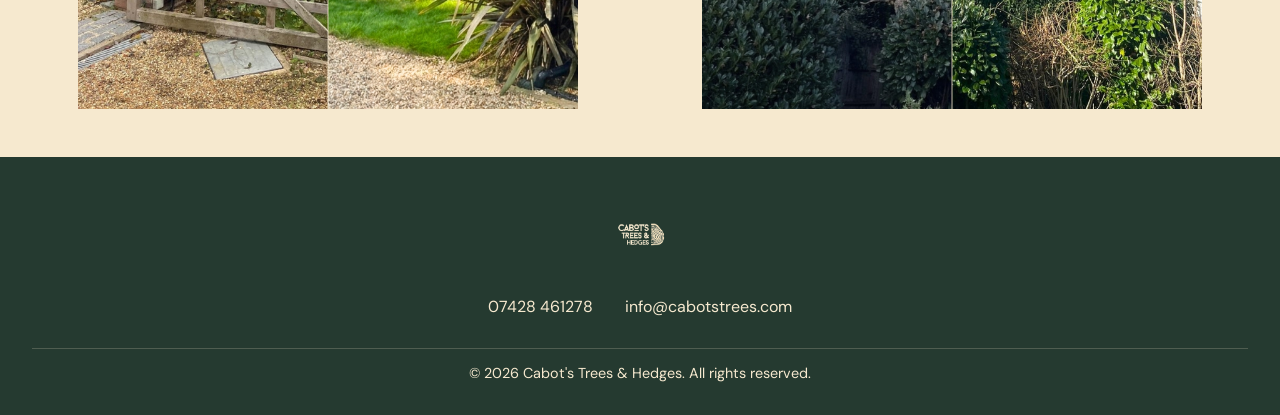
==== commit 2455bc95: "Update website - Lexend Exa headers with tight kerning, cream text with shadow on page headers, 25% " ====
--- a/index.html
+++ b/index.html
@@ -6,7 +6,7 @@
     <title>Cabot's Trees & Hedges | Professional Tree Surgery in Surrey</title>
     <link rel="preconnect" href="https://fonts.googleapis.com">
     <link rel="preconnect" href="https://fonts.gstatic.com" crossorigin>
-    <link href="https://fonts.googleapis.com/css2?family=DM+Sans:wght@400;500;700&display=swap" rel="stylesheet">
+    <link href="https://fonts.googleapis.com/css2?family=DM+Sans:wght@400;500;700&family=Lexend+Exa&display=swap" rel="stylesheet">
     <link rel="stylesheet" href="css/style.css">
     <script src="https://identity.netlify.com/v1/netlify-identity-widget.js"></script>
 </head>
@@ -33,7 +33,7 @@
             <ul class="nav-links">
                 <li><a href="index.html">Home</a></li>
                 <li><a href="services.html">Services</a></li>
-                <li><a href="#testimonials">Testimonials</a></li>
+                <li><a href="testimonials.html">Testimonials</a></li>
                 <li><a href="locations.html">Locations</a></li>
                 <li><a href="contact.html">Contact</a></li>
                 <li><a href="#news">News</a></li>
@@ -61,7 +61,119 @@
         </div>
     </section>
 
+    <!-- Before/After Slider Section -->
+    <section class="before-after-section">
+        <div class="before-after-container">
+            <h2>Our Work</h2>
+            <div class="sliders-grid">
+                <!-- Slider 1 -->
+                <div class="comparison-slider-container">
+                    <div class="comparison-image-container">
+                        <img
+                            class="comparison-image-after"
+                            src="uploads/after_a.jpg"
+                            alt="After"
+                        />
+                        <div class="comparison-image-before-wrapper" style="--clip-position: 50%;">
+                            <img
+                                class="comparison-image-before"
+                                src="uploads/before_a.jpg"
+                                alt="Before"
+                            />
+                        </div>
+                        <div class="comparison-labels">
+                            <div class="comparison-label before-label" style="--position: 50%;">Before</div>
+                            <div class="comparison-label after-label" style="--position: 50%;">After</div>
+                        </div>
+                    </div>
+                    <input
+                        type="range"
+                        min="0"
+                        max="100"
+                        value="50"
+                        class="comparison-slider"
+                    />
+                    <div class="comparison-slider-line" style="--clip-position: 50%;"></div>
+                    <div class="comparison-slider-arrow" style="--clip-position: 50%;">
+                        <svg xmlns="http://www.w3.org/2000/svg" width="24" height="24" viewBox="0 0 24 24" fill="none" stroke="currentColor" stroke-width="3" stroke-linecap="round" stroke-linejoin="round">
+                            <polyline points="15 18 9 12 15 6"></polyline>
+                        </svg>
+                        <svg xmlns="http://www.w3.org/2000/svg" width="24" height="24" viewBox="0 0 24 24" fill="none" stroke="currentColor" stroke-width="3" stroke-linecap="round" stroke-linejoin="round">
+                            <polyline points="9 18 15 12 9 6"></polyline>
+                        </svg>
+                    </div>
+                </div>
+                <!-- Slider 2 -->
+                <div class="comparison-slider-container">
+                    <div class="comparison-image-container">
+                        <img
+                            class="comparison-image-after"
+                            src="uploads/after_b.jpg"
+                            alt="After"
+                        />
+                        <div class="comparison-image-before-wrapper" style="--clip-position: 50%;">
+                            <img
+                                class="comparison-image-before"
+                                src="uploads/before_b.jpg"
+                                alt="Before"
+                            />
+                        </div>
+                        <div class="comparison-labels">
+                            <div class="comparison-label before-label" style="--position: 50%;">Before</div>
+                            <div class="comparison-label after-label" style="--position: 50%;">After</div>
+                        </div>
+                    </div>
+                    <input
+                        type="range"
+                        min="0"
+                        max="100"
+                        value="50"
+                        class="comparison-slider"
+                    />
+                    <div class="comparison-slider-line" style="--clip-position: 50%;"></div>
+                    <div class="comparison-slider-arrow" style="--clip-position: 50%;">
+                        <svg xmlns="http://www.w3.org/2000/svg" width="24" height="24" viewBox="0 0 24 24" fill="none" stroke="currentColor" stroke-width="3" stroke-linecap="round" stroke-linejoin="round">
+                            <polyline points="15 18 9 12 15 6"></polyline>
+                        </svg>
+                        <svg xmlns="http://www.w3.org/2000/svg" width="24" height="24" viewBox="0 0 24 24" fill="none" stroke="currentColor" stroke-width="3" stroke-linecap="round" stroke-linejoin="round">
+                            <polyline points="9 18 15 12 9 6"></polyline>
+                        </svg>
+                    </div>
+                </div>
+            </div>
+        </div>
+    </section>
+
     <script>
+        // Before/After Slider
+        document.querySelectorAll('.comparison-slider').forEach(slider => {
+            const container = slider.closest('.comparison-slider-container');
+            const beforeWrapper = container.querySelector('.comparison-image-before-wrapper');
+            const arrow = container.querySelector('.comparison-slider-arrow');
+            const beforeLabel = container.querySelector('.before-label');
+            const afterLabel = container.querySelector('.after-label');
+            const line = container.querySelector('.comparison-slider-line');
+
+            slider.addEventListener('input', (e) => {
+                const value = e.target.value;
+                const valuePercent = `${value}%`;
+                
+                beforeWrapper.style.setProperty('--clip-position', valuePercent);
+                arrow.style.setProperty('--clip-position', valuePercent);
+                line.style.setProperty('--clip-position', valuePercent);
+                
+                // Fade before label when scrolling left (value < 50)
+                const beforeOpacity = Math.max(0, (value - 0) / 50);
+                beforeLabel.style.setProperty('--position', valuePercent);
+                beforeLabel.style.opacity = beforeOpacity;
+                
+                // Fade after label when scrolling right (value > 50)
+                const afterOpacity = Math.max(0, (100 - value) / 50);
+                afterLabel.style.setProperty('--position', valuePercent);
+                afterLabel.style.opacity = afterOpacity;
+            });
+        });
+
         // Burger menu toggle
         const burgerMenu = document.querySelector('.burger-menu');
         const navLinks = document.querySelector('.nav-links');
--- a/css/style.css
+++ b/css/style.css
@@ -12,17 +12,22 @@
 
 body {
     font-family: 'DM Sans', -apple-system, BlinkMacSystemFont, 'Segoe UI', sans-serif;
-    line-height: 1.6;
+    line-height: 1.2;
     color: #333;
+}
+
+/* Headers */
+h1, h2, h3, h4, h5, h6 {
+    font-family: 'Lexend Exa', sans-serif;
+    line-height: 1.1;
+    font-weight: 500;
+    letter-spacing: -0.06em;
 }
 
 /* Hero Section */
 .hero-section {
     position: relative;
     height: 55vh;
-    display: flex;
-    align-items: center;
-    justify-content: center;
     overflow: hidden;
 }
 
@@ -53,16 +58,20 @@
     width: 100%;
     height: 100%;
     background-color: var(--primary-green);
-    opacity: var(--overlay-opacity);
+    opacity: 0.7;
     z-index: 2;
 }
 
-/* Navigation Bar */
+/* ============================================
+   NAVIGATION BAR - Professional Structure
+   ============================================ */
+
 .navbar, .navbar-light {
     background-color: var(--primary-green);
-    padding: 1rem 2rem;
+    padding: 1rem 1.5rem;
     display: flex;
     align-items: center;
+    justify-content: space-between;
     position: sticky;
     top: 0;
     z-index: 100;
@@ -78,6 +87,7 @@
     background-color: transparent;
 }
 
+/* LOGO - Left side */
 .nav-logo-small {
     width: 50px;
     height: 50px;
@@ -85,59 +95,51 @@
 }
 
 .nav-logo-small img {
-    width: 50px;
-    height: 50px;
+    width: 100%;
+    height: 100%;
     object-fit: contain;
 }
 
-/* Desktop Nav */
-.nav-links {
-    display: flex;
-    list-style: none;
-    gap: 2rem;
-    margin: 0;
-    padding: 0;
-    flex: 1;
-    justify-content: center;
-}
-
-.nav-links li {
-    list-style: none;
-}
-
-.nav-links a {
-    color: var(--cream);
-    text-decoration: none;
-    font-size: 0.9rem;
-    font-weight: 500;
-    transition: opacity 0.3s ease;
-}
-
-.nav-links a:hover {
-    opacity: 0.8;
-}
-
-/* Burger Menu */
+/* BURGER MENU - Hidden on desktop */
 .burger-menu {
     display: none;
     flex-direction: column;
     cursor: pointer;
-    gap: 6px;
-    z-index: 101;
     flex-shrink: 0;
-    margin-left: auto;
+    background: none;
+    border: none;
+    padding: 0;
+    position: relative;
+    width: 22px;
+    height: 20px;
 }
 
 .burger-menu span {
-    width: 25px;
-    height: 3px;
+    display: block;
+    width: 22px;
+    height: 2.5px;
     background-color: var(--cream);
     border-radius: 2px;
     transition: all 0.3s ease;
-}
-
+    position: absolute;
+}
+
+.burger-menu span:nth-child(1) {
+    top: 0;
+}
+
+.burger-menu span:nth-child(2) {
+    top: 9px;
+}
+
+.burger-menu span:nth-child(3) {
+    top: 18px;
+}
+
+/* Burger X animation - absolute positioned for symmetry */
 .burger-menu.active span:nth-child(1) {
-    transform: rotate(45deg) translate(10px, 10px);
+    top: 9px;
+    transform: rotate(45deg);
 }
 
 .burger-menu.active span:nth-child(2) {
@@ -145,41 +147,115 @@
 }
 
 .burger-menu.active span:nth-child(3) {
-    transform: rotate(-45deg) translate(7px, -7px);
-}
-
-/* Mobile Menu */
+    top: 9px;
+    transform: rotate(-45deg);
+}
+
+/* DESKTOP NAV - Right side, always visible */
+.nav-links {
+    list-style: none;
+    display: flex;
+    gap: 2rem;
+    margin: 0;
+    padding: 0;
+}
+
+.nav-links li {
+    list-style: none;
+}
+
+.nav-links a {
+    color: var(--cream);
+    text-decoration: none;
+    font-size: 0.95rem;
+    font-weight: 500;
+    transition: opacity 0.3s ease;
+}
+
+.nav-links a:hover {
+    opacity: 0.8;
+}
+
+/* ============================================
+   TABLET & MOBILE: 768px and below
+   ============================================ */
 @media (max-width: 768px) {
+    /* Show hamburger on mobile/tablet */
+    .burger-menu {
+        display: flex;
+    }
+
+    /* Hide nav links, show as fixed slide-in menu - 75% width, auto height */
     .nav-links {
-        display: none !important;
         position: fixed;
         top: 60px;
-        left: 0;
         right: 0;
+        left: auto;
+        width: 75%;
+        height: auto;
+        max-height: calc(100vh - 60px);
+        background-color: var(--primary-green);
         flex-direction: column;
-        background-color: var(--primary-green);
-        padding: 2rem;
-        gap: 1rem;
-        width: 100%;
+        gap: 0;
+        padding: 0;
         margin: 0;
         box-sizing: border-box;
         z-index: 99;
-        justify-content: flex-start;
-        flex: none;
-    }
-
+        transform: translateX(100%);
+        transition: transform 0.4s ease;
+        overflow-y: auto;
+    }
+
+    /* Show menu when active */
     .nav-links.active {
-        display: flex !important;
+        transform: translateX(0);
+    }
+
+    /* Mobile nav link styling - no borders between items */
+    .nav-links li {
+        list-style: none;
     }
 
     .nav-links a {
+        display: block;
+        padding: 1rem 1.5rem;
         font-size: 1rem;
         color: var(--cream);
     }
 
+    .nav-links a:active {
+        background-color: rgba(0, 0, 0, 0.1);
+    }
+
+    .navbar, .navbar-light {
+        padding: 0.4rem 0.5rem;
+    }
+
+    .nav-logo-small {
+        width: 40px;
+        height: 40px;
+    }
+
     .burger-menu {
         display: flex;
-        margin-left: auto;
+    }
+
+    .burger-menu span {
+        width: 18px;
+        height: 2px;
+        margin: 1px 0;
+    }
+
+    /* Green background overlay - fills behind sidebar and burger */
+    .nav-links::before {
+        content: '';
+        position: fixed;
+        top: 0;
+        right: 0;
+        width: 100%;
+        height: 100vh;
+        background-color: var(--primary-green);
+        z-index: -1;
     }
 }
 
@@ -217,24 +293,25 @@
 }
 
 .about-container {
-    max-width: 100%;
-    margin: 0;
-    padding: 0;
-}
-
-.about-text h1 {
-    font-size: 2rem;
-    font-weight: 500;
-    color: var(--primary-green);
-    margin: 0;
-    text-align: left;
-}
-
-.about-content {
+    max-width: 1200px;
+    margin: 0 auto;
+    padding: 0;
     display: grid;
     grid-template-columns: 2fr 1fr;
     gap: 0;
     align-items: stretch;
+}
+
+.about-text h1 {
+    font-size: 2rem;
+    font-weight: 500;
+    color: var(--primary-green);
+    margin: 0;
+    text-align: left;
+}
+
+.about-content {
+    display: contents;
 }
 
 .about-text {
@@ -285,6 +362,8 @@
 
 .about-image {
     margin: 0;
+    position: relative;
+    overflow: hidden;
 }
 
 .about-image img {
@@ -325,38 +404,6 @@
 
     .about-section h2 {
         padding: 2rem 2rem 0 2rem;
-    }
-}
-
-@media (max-width: 480px) {
-    .navbar {
-        padding: 1rem;
-        flex-direction: column;
-        gap: 1rem;
-    }
-
-    .nav-links {
-        gap: 0.5rem;
-        font-size: 0.8rem;
-        flex-wrap: wrap;
-        justify-content: center;
-    }
-
-    .hero-logo svg {
-        max-width: 150px;
-    }
-
-    .about-text {
-        padding: 1.5rem;
-    }
-
-    .about-section h2 {
-        font-size: 1.5rem;
-        padding: 1.5rem 1.5rem 0 1.5rem;
-    }
-
-    .about-content p {
-        font-size: 0.9rem;
     }
 }
 
@@ -758,11 +805,459 @@
     opacity: 0.8;
 }
 
+/* Generic Page Header with Background Image */
+.page-header {
+    width: 100%;
+    height: 300px;
+    background-size: cover;
+    background-position: center;
+    position: relative;
+    display: flex;
+    align-items: center;
+    justify-content: center;
+}
+
+.page-header::before {
+    content: '';
+    position: absolute;
+    top: 0;
+    left: 0;
+    width: 100%;
+    height: 100%;
+    background-color: var(--primary-green);
+    opacity: 0.7;
+    pointer-events: none;
+    z-index: 1;
+}
+
+.page-header-img {
+    display: none;
+}
+
+.page-header-content {
+    position: relative;
+    z-index: 2;
+    max-width: 1200px;
+    width: calc(100% - 4rem);
+    padding: 0 2rem;
+    text-align: center;
+}
+
+.page-header-content h1 {
+    margin: 0 0 1rem 0;
+    font-size: 2.5rem;
+    color: var(--cream);
+    background: none;
+    text-align: center;
+    text-shadow: 
+        -2px -2px 4px rgba(37, 58, 48, 0.6),
+        -2px 0px 4px rgba(37, 58, 48, 0.6),
+        0px -2px 4px rgba(37, 58, 48, 0.6),
+        2px 2px 4px rgba(37, 58, 48, 0.6),
+        2px 0px 4px rgba(37, 58, 48, 0.6),
+        0px 2px 4px rgba(37, 58, 48, 0.6);
+}
+
+.page-header-subtitle {
+    margin: 0;
+    font-size: 0.95rem;
+    color: var(--cream);
+    line-height: 1.6;
+    background: none;
+    text-align: center;
+    text-shadow: 
+        -2px -2px 4px rgba(37, 58, 48, 0.6),
+        -2px 0px 4px rgba(37, 58, 48, 0.6),
+        0px -2px 4px rgba(37, 58, 48, 0.6),
+        2px 2px 4px rgba(37, 58, 48, 0.6),
+        2px 0px 4px rgba(37, 58, 48, 0.6),
+        0px 2px 4px rgba(37, 58, 48, 0.6);
+}
+
+/* Testimonials Page */
+.testimonials-header {
+    width: 100%;
+    height: 300px;
+    overflow: visible;
+    background-color: #f0f0f0;
+    position: relative;
+    display: flex;
+    align-items: flex-end;
+}
+
+.testimonials-header-img {
+    position: absolute;
+    top: 0;
+    left: 0;
+    width: 100%;
+    height: 100%;
+    object-fit: cover;
+    display: block;
+    z-index: 1;
+}
+
+.testimonials-header::after {
+    content: '';
+    position: absolute;
+    top: 0;
+    left: 0;
+    width: 100%;
+    height: 100%;
+    background-color: var(--primary-green);
+    opacity: 0.7;
+    pointer-events: none;
+    z-index: 2;
+}
+
+/* Page Sections */
+.testimonials-section {
+    padding: 0;
+    background-color: var(--cream);
+    min-height: calc(100vh - 200px);
+    position: relative;
+}
+
+.services-section {
+    padding: 0;
+    background-color: var(--cream);
+    min-height: calc(100vh - 200px);
+    position: relative;
+}
+
+.contact-section {
+    padding: 0;
+    background-color: var(--cream);
+    min-height: calc(100vh - 200px);
+    position: relative;
+}
+
+.locations-section {
+    padding: 0;
+    background-color: var(--cream);
+    min-height: calc(100vh - 200px);
+    position: relative;
+}
+
+.testimonials-container {
+    max-width: 1200px;
+    margin: 0 auto;
+    padding: 0 2rem 3rem 2rem;
+    position: relative;
+}
+
+.testimonials-container h1 {
+    margin-top: -140px;
+    margin-bottom: 2rem;
+    text-align: center;
+    background: none;
+}
+
+.services-container {
+    max-width: 1200px;
+    margin: 0 auto;
+    padding: 3rem 2rem;
+    position: relative;
+}
+
+.services-container h1 {
+    margin-top: -140px;
+    margin-bottom: 2rem;
+    text-align: center;
+    background: none;
+}
+
+.contact-container {
+    max-width: 1200px;
+    margin: 0 auto;
+    padding: 3rem 2rem;
+    position: relative;
+}
+
+.contact-container h1 {
+    margin-top: -140px;
+    margin-bottom: 2rem;
+    text-align: center;
+    background: none;
+}
+
+.locations-container {
+    max-width: 1200px;
+    margin: 0 auto;
+    padding: 3rem 2rem;
+    position: relative;
+}
+
+.locations-container h1 {
+    margin-top: -140px;
+    margin-bottom: 2rem;
+    text-align: center;
+    background: none;
+}
+
+.testimonials-intro {
+    font-size: 0.95rem;
+    color: var(--primary-green);
+    line-height: 1.6;
+    margin-bottom: 3rem;
+    text-align: center;
+}
+
+/* Review Carousel */
+.reviews-carousel-wrapper {
+    position: relative;
+    margin-bottom: 4rem;
+}
+
+.reviews-carousel {
+    width: 100%;
+}
+
+.reviews-slide {
+    display: grid;
+    grid-template-columns: repeat(3, 1fr);
+    gap: 2rem;
+    margin-bottom: 2rem;
+}
+
+.review-card {
+    background-color: #fff;
+    padding: 2rem;
+    border-radius: 8px;
+    box-shadow: 0 2px 8px rgba(37, 58, 48, 0.1);
+    display: flex;
+    flex-direction: column;
+    gap: 1rem;
+}
+
+.review-header {
+    display: flex;
+    align-items: center;
+    justify-content: space-between;
+    gap: 1rem;
+}
+
+.google-logo {
+    height: 20px;
+    width: auto;
+    object-fit: contain;
+}
+
+.review-stars {
+    font-size: 1.2rem;
+    color: #ffc107;
+    letter-spacing: 2px;
+}
+
+.review-text {
+    font-size: 0.95rem;
+    color: var(--primary-green);
+    line-height: 1.6;
+    margin: 0;
+    flex-grow: 1;
+}
+
+.review-footer {
+    border-top: 1px solid #eee;
+    padding-top: 1rem;
+    margin-top: auto;
+}
+
+.reviewer-name {
+    font-size: 0.9rem;
+    font-weight: 500;
+    color: var(--primary-green);
+    margin: 0;
+}
+
+.verified-tick {
+    color: #ffc107;
+    margin-left: 0.5rem;
+}
+
+/* Carousel Controls */
+.carousel-controls {
+    display: flex;
+    justify-content: center;
+    gap: 2rem;
+    margin-top: 2rem;
+}
+
+.carousel-btn {
+    background-color: var(--primary-green);
+    color: var(--cream);
+    border: none;
+    padding: 1rem 1.5rem;
+    font-size: 2rem;
+    cursor: pointer;
+    border-radius: 4px;
+    transition: all 0.3s ease;
+}
+
+.carousel-btn:hover {
+    background-color: rgba(37, 58, 48, 0.8);
+}
+
+.prev-btn {
+    position: relative;
+    left: auto;
+}
+
+.next-btn {
+    position: relative;
+    right: auto;
+}
+
+/* Mobile - 1 review per screen */
 @media (max-width: 768px) {
-    .footer-contact {
-        flex-direction: column;
+    .reviews-slide {
+        grid-template-columns: 1fr;
+        gap: 1.5rem;
+    }
+
+    .carousel-controls {
         gap: 1rem;
-        align-items: center;
+    }
+
+    .carousel-btn {
+        padding: 0.75rem 1.25rem;
+        font-size: 1.5rem;
+    }
+}
+
+/* Review Submission Section */
+.review-submission-section {
+    padding: 0;
+    background-color: #f9f9f9;
+    padding: 3rem 2rem;
+}
+
+.review-submission-container {
+    max-width: 800px;
+    margin: 0 auto;
+    background-color: #fff;
+    padding: 2rem;
+    border-radius: 8px;
+    box-shadow: 0 2px 8px rgba(37, 58, 48, 0.1);
+}
+
+.review-submission-section h2 {
+    font-size: 1.8rem;
+    font-weight: 500;
+    color: var(--primary-green);
+    margin: 0 0 1rem 0;
+}
+
+.review-submission-section > div > p {
+    font-size: 0.95rem;
+    color: var(--primary-green);
+    line-height: 1.8;
+    margin-bottom: 2rem;
+}
+
+.review-form {
+    display: flex;
+    flex-direction: column;
+    gap: 1.5rem;
+}
+
+.review-form .form-group {
+    display: flex;
+    flex-direction: column;
+}
+
+.review-form label {
+    font-size: 0.95rem;
+    font-weight: 500;
+    color: var(--primary-green);
+    margin-bottom: 0.5rem;
+}
+
+.review-form input,
+.review-form select,
+.review-form textarea {
+    padding: 0.75rem;
+    border: 1px solid #ddd;
+    border-radius: 4px;
+    font-family: 'DM Sans', sans-serif;
+    font-size: 0.95rem;
+    color: var(--primary-green);
+}
+
+.review-form input:focus,
+.review-form select:focus,
+.review-form textarea:focus {
+    outline: none;
+    border-color: var(--primary-green);
+    box-shadow: 0 0 0 2px rgba(37, 58, 48, 0.1);
+}
+
+.review-form textarea {
+    resize: vertical;
+    font-family: 'DM Sans', sans-serif;
+}
+
+.form-note {
+    font-size: 0.85rem;
+    color: #666;
+    font-style: italic;
+    margin: 0;
+}
+
+.review-submitted-message {
+    background-color: #f0f9f7;
+    border-left: 4px solid var(--primary-green);
+    padding: 2rem;
+    border-radius: 4px;
+    text-align: center;
+}
+
+.review-submitted-message h3 {
+    font-size: 1.5rem;
+    font-weight: 500;
+    color: var(--primary-green);
+    margin: 0 0 1rem 0;
+}
+
+.review-submitted-message p {
+    font-size: 0.95rem;
+    color: var(--primary-green);
+    margin: 0;
+    line-height: 1.8;
+}
+
+@media (max-width: 768px) {
+    .testimonials-header {
+        height: 200px;
+    }
+
+    .testimonials-container {
+        padding: 2rem 1rem;
+    }
+
+    .testimonials-section h1 {
+        font-size: 2rem;
+    }
+
+    .reviews-slide {
+        grid-template-columns: 1fr;
+        gap: 1.5rem;
+    }
+
+    .carousel-btn {
+        padding: 0.75rem 1rem;
+        font-size: 1.5rem;
+    }
+
+    .prev-btn {
+        left: -50px;
+    }
+
+    .next-btn {
+        right: -50px;
+    }
+
+    .review-submission-container {
+        padding: 1.5rem;
     }
 }
 
@@ -787,14 +1282,31 @@
 .services-container {
     max-width: 1200px;
     margin: 0 auto;
-    padding: 3rem 2rem;
-}
-
-.services-section h1 {
+    padding: 0;
+}
+
+.services-container h1 {
+    position: absolute;
+    top: -60px;
+    left: 2rem;
+    right: auto;
+    background-color: var(--cream);
+    padding: 0.5rem 0;
+    margin: 0;
     font-size: 2.5rem;
-    font-weight: 500;
-    color: var(--primary-green);
-    margin: 0 0 2rem 0;
+    color: var(--primary-green);
+    z-index: 10;
+}
+
+.services-section {
+    padding: 0;
+    background-color: var(--cream);
+    min-height: calc(100vh - 200px);
+    position: relative;
+}
+
+.services-section > .services-container {
+    padding: 3rem 2rem 3rem 2rem;
 }
 
 .services-intro {
@@ -990,4 +1502,180 @@
     .service-detail-section h1 {
         font-size: 2rem;
     }
+}
+
+/* Before/After Slider */
+.before-after-section {
+    background-color: var(--cream);
+    padding: 3rem 2rem;
+}
+
+.before-after-container {
+    max-width: 1200px;
+    margin: 0 auto;
+}
+
+.before-after-section h2 {
+    font-size: 2rem;
+    font-weight: 500;
+    color: var(--primary-green);
+    margin: 0 0 3rem 0;
+    text-align: center;
+}
+
+.sliders-grid {
+    display: grid;
+    grid-template-columns: repeat(2, 1fr);
+    gap: 3rem;
+}
+
+.comparison-slider-container {
+    position: relative;
+    overflow: hidden;
+    border-radius: 4px;
+}
+
+.comparison-image-container {
+    max-width: 500px;
+    margin: 0 auto;
+    aspect-ratio: 8 / 10;
+    position: relative;
+    width: 100%;
+}
+
+.comparison-image-after {
+    display: block;
+    width: 100%;
+    height: 100%;
+    object-fit: cover;
+}
+
+.comparison-image-before-wrapper {
+    position: absolute;
+    top: 0;
+    left: 0;
+    width: 100%;
+    height: 100%;
+    overflow: hidden;
+    clip-path: inset(0 calc(100% - var(--clip-position)) 0 0);
+}
+
+.comparison-image-before {
+    display: block;
+    width: 100%;
+    height: 100%;
+    object-fit: cover;
+}
+
+.comparison-labels {
+    position: absolute;
+    top: 0;
+    left: 0;
+    width: 100%;
+    height: 100%;
+    pointer-events: none;
+    display: flex;
+    justify-content: space-between;
+    align-items: flex-start;
+    padding: 1rem;
+}
+
+.comparison-label {
+    font-weight: 600;
+    font-size: 0.9rem;
+    color: var(--cream);
+    text-transform: uppercase;
+    letter-spacing: 1px;
+    text-shadow: 
+        -2px -2px 4px rgba(37, 58, 48, 0.6),
+        -2px 0px 4px rgba(37, 58, 48, 0.6),
+        0px -2px 4px rgba(37, 58, 48, 0.6),
+        2px 2px 4px rgba(37, 58, 48, 0.6),
+        2px 0px 4px rgba(37, 58, 48, 0.6),
+        0px 2px 4px rgba(37, 58, 48, 0.6);
+    padding: 0.5rem 1rem;
+    border-radius: 2px;
+    transition: opacity 0.2s ease;
+}
+
+.after-label {
+    background: none;
+}
+
+.comparison-slider {
+    position: absolute;
+    top: 0;
+    left: 0;
+    width: 100%;
+    height: 100%;
+    cursor: col-resize;
+    opacity: 0;
+    z-index: 5;
+}
+
+.comparison-slider-arrow {
+    position: absolute;
+    top: 50%;
+    left: var(--clip-position);
+    transform: translate(-50%, -50%);
+    background-color: var(--primary-green);
+    color: var(--cream);
+    width: 50px;
+    height: 50px;
+    border-radius: 50%;
+    display: flex;
+    align-items: center;
+    justify-content: center;
+    pointer-events: none;
+    z-index: 4;
+    box-shadow: 0 4px 12px rgba(0, 0, 0, 0.3);
+    gap: 2px;
+}
+
+.comparison-slider-arrow svg {
+    width: 24px;
+    height: 24px;
+}
+
+.comparison-slider-line {
+    position: absolute;
+    top: 0;
+    left: var(--clip-position);
+    width: 1px;
+    height: 100%;
+    background-color: rgba(246, 233, 207, 0.8);
+    transform: translateX(-50%);
+    pointer-events: none;
+    z-index: 3;
+}
+
+@media (max-width: 768px) {
+    .sliders-grid {
+        grid-template-columns: 1fr;
+        gap: 2rem;
+    }
+
+    .before-after-section h2 {
+        font-size: 1.5rem;
+    }
+
+    .comparison-image-container {
+        max-width: 100%;
+        aspect-ratio: 8 / 10;
+    }
+
+    .comparison-label {
+        font-size: 0.75rem;
+        padding: 0.4rem 0.75rem;
+    }
+
+    .comparison-slider-arrow {
+        width: 40px;
+        height: 40px;
+    }
+
+    .comparison-slider-arrow svg {
+        width: 20px;
+        height: 20px;
+    }
 }
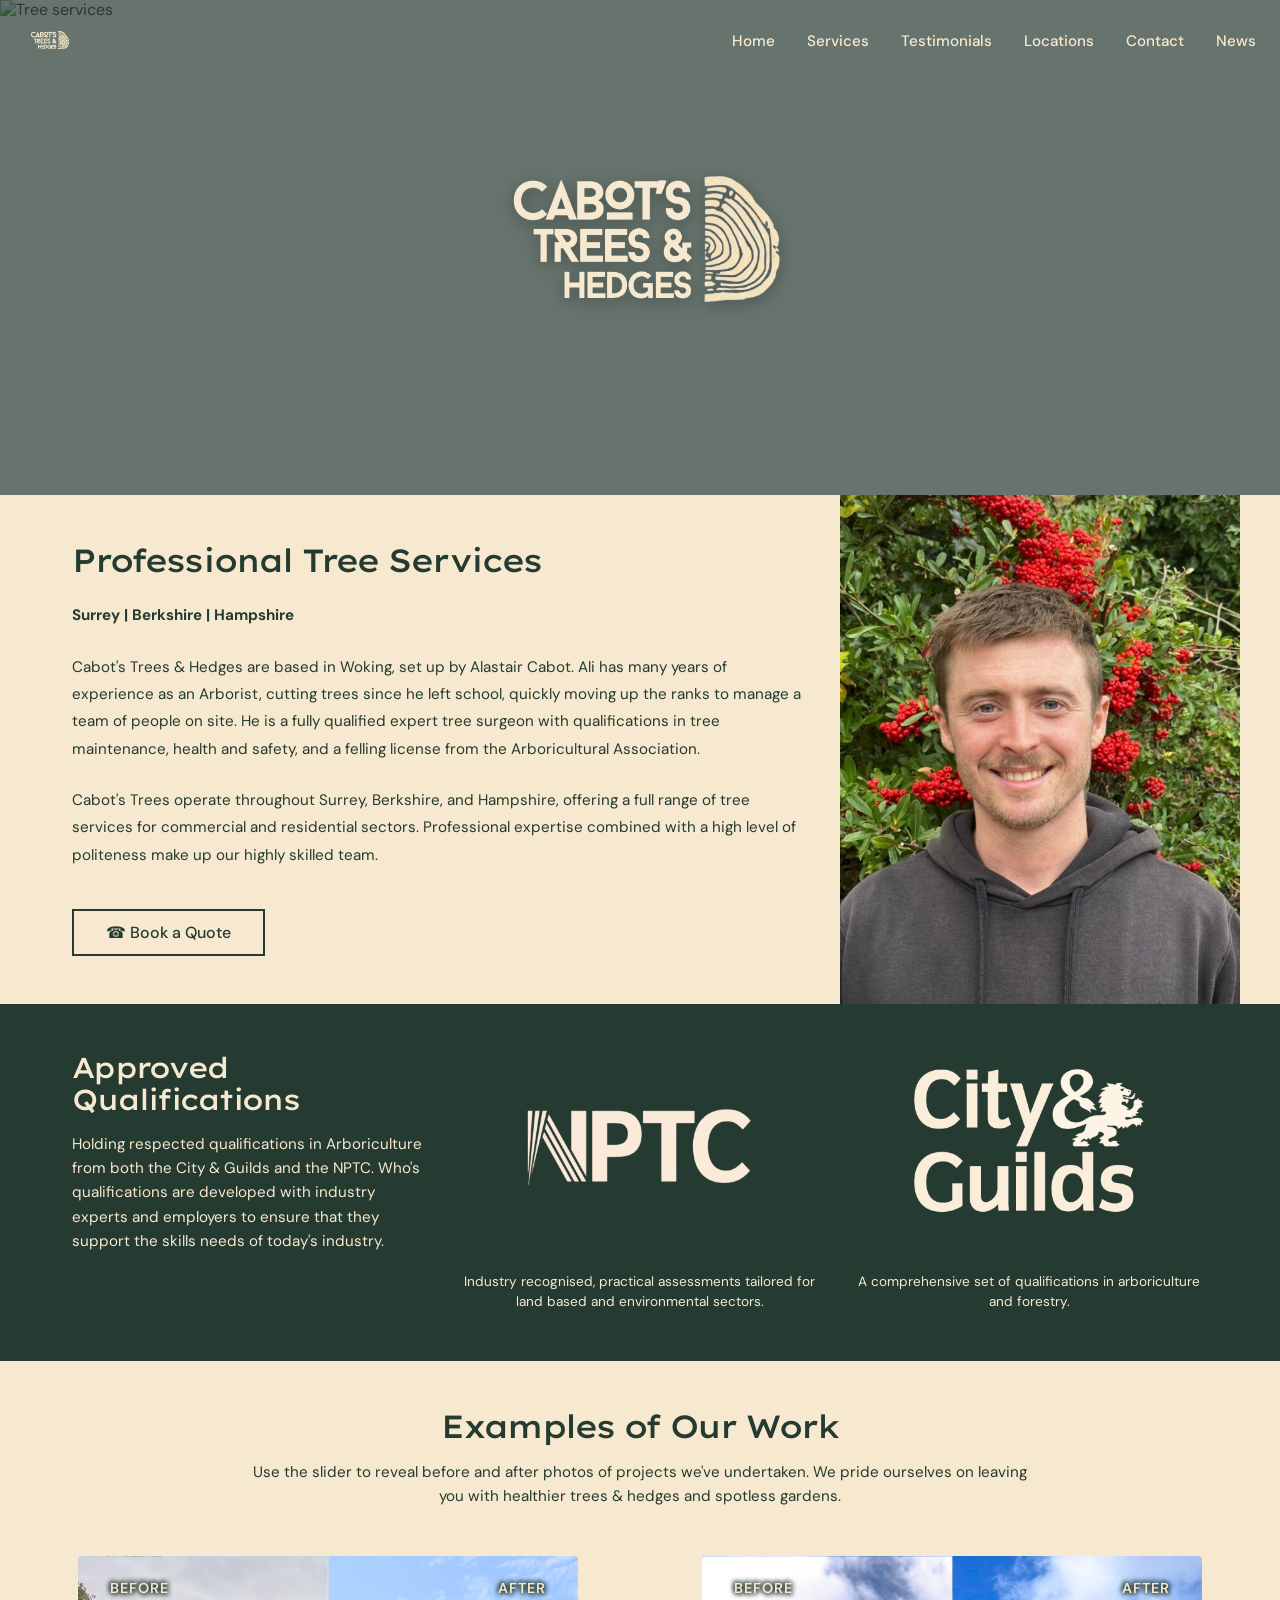
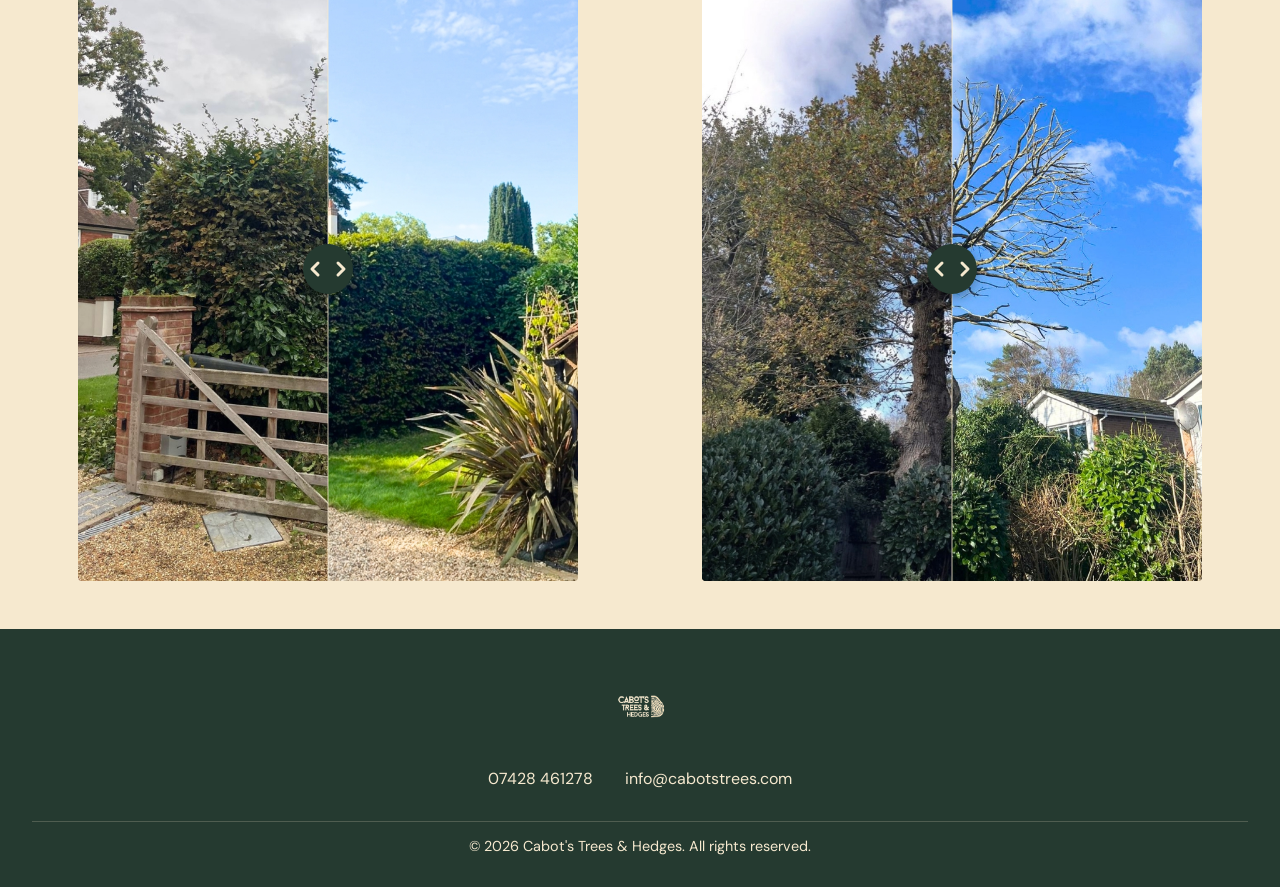
==== commit ce9aeb95: "Session work: Fix slider container sizing, align arrow/line positioning, constrain subtitle width" ====
--- a/index.html
+++ b/index.html
@@ -13,10 +13,10 @@
 <body>
     <header class="hero-section">
         <div class="carousel-container">
-            <img src="uploads/hero-1.jpg" alt="Tree services" class="carousel-image carousel-image-1" />
-            <img src="uploads/hero-2.jpg" alt="Tree services" class="carousel-image carousel-image-2" style="display: none;" />
-            <img src="uploads/hero-3.jpg" alt="Tree services" class="carousel-image carousel-image-3" style="display: none;" />
-            <img src="uploads/hero-4.jpg" alt="Tree services" class="carousel-image carousel-image-4" style="display: none;" />
+            <img src="uploads/hero-1.jpg" alt="Tree services" class="carousel-image carousel-image-1" loading="eager" />
+            <img src="uploads/hero-2.jpg" alt="Tree services" class="carousel-image carousel-image-2" style="display: none;" loading="eager" />
+            <img src="uploads/hero-3.jpg" alt="Tree services" class="carousel-image carousel-image-3" style="display: none;" loading="eager" />
+            <img src="uploads/hero-4.jpg" alt="Tree services" class="carousel-image carousel-image-4" style="display: none;" loading="eager" />
         </div>
 
         <div class="hero-overlay"></div>
@@ -49,14 +49,33 @@
         <div class="about-container">
             <div class="about-content">
                 <div class="about-text">
-                    <h1>Professional Tree Services in Surrey</h1>
+                    <h1>Professional Tree Services</h1>
+                    <p class="about-subtitle">Surrey | Berkshire | Hampshire</p>
                     <p>Cabot's Trees & Hedges are based in Woking, set up by Alastair Cabot. Ali has many years of experience as an Arborist, cutting trees since he left school, quickly moving up the ranks to manage a team of people on site. He is a fully qualified expert tree surgeon with qualifications in tree maintenance, health and safety, and a felling license from the Arboricultural Association.</p>
                     <p>Cabot's Trees operate throughout Surrey, Berkshire, and Hampshire, offering a full range of tree services for commercial and residential sectors. Professional expertise combined with a high level of politeness make up our highly skilled team.</p>
                     <a href="tel:07428461278" class="book-quote-btn">☎ Book a Quote</a>
                 </div>
                 <div class="about-image">
-                    <img src="uploads/alastair.jpg" alt="Alastair Cabot" />
-                </div>
+                    <img src="uploads/alastair.jpg" alt="Alastair Cabot" loading="lazy" />
+                </div>
+            </div>
+        </div>
+    </section>
+
+    <!-- Qualifications Block -->
+    <section class="qualifications-section">
+        <div class="qualifications-container">
+            <div class="qualifications-col qualifications-text">
+                <h2>Approved Qualifications</h2>
+                <p>Holding respected qualifications in Arboriculture from both the City & Guilds and the NPTC. Who's qualifications are developed with industry experts and employers to ensure that they support the skills needs of today's industry.</p>
+            </div>
+            <div class="qualifications-col qualifications-logo">
+                <img src="uploads/nptc.png" alt="NPTC" loading="lazy">
+                <p class="qualifications-caption">Industry recognised, practical assessments tailored for land based and environmental sectors.</p>
+            </div>
+            <div class="qualifications-col qualifications-logo">
+                <img src="uploads/city-guilds.png" alt="City & Guilds" loading="lazy">
+                <p class="qualifications-caption">A comprehensive set of qualifications in arboriculture and forestry.</p>
             </div>
         </div>
     </section>
@@ -64,26 +83,27 @@
     <!-- Before/After Slider Section -->
     <section class="before-after-section">
         <div class="before-after-container">
-            <h2>Our Work</h2>
+            <h2>Examples of Our Work</h2>
+            <p class="before-after-subtitle">Use the slider to reveal before and after photos of projects we've undertaken. We pride ourselves on leaving you with healthier trees & hedges and spotless gardens.</p>
             <div class="sliders-grid">
                 <!-- Slider 1 -->
                 <div class="comparison-slider-container">
                     <div class="comparison-image-container">
-                        <img
+                        <img loading="lazy"
                             class="comparison-image-after"
                             src="uploads/after_a.jpg"
                             alt="After"
                         />
-                        <div class="comparison-image-before-wrapper" style="--clip-position: 50%;">
-                            <img
+                        <div class="comparison-image-before-wrapper">
+                            <img loading="lazy"
                                 class="comparison-image-before"
                                 src="uploads/before_a.jpg"
                                 alt="Before"
                             />
                         </div>
                         <div class="comparison-labels">
-                            <div class="comparison-label before-label" style="--position: 50%;">Before</div>
-                            <div class="comparison-label after-label" style="--position: 50%;">After</div>
+                            <div class="comparison-label before-label">Before</div>
+                            <div class="comparison-label after-label">After</div>
                         </div>
                     </div>
                     <input
@@ -93,8 +113,8 @@
                         value="50"
                         class="comparison-slider"
                     />
-                    <div class="comparison-slider-line" style="--clip-position: 50%;"></div>
-                    <div class="comparison-slider-arrow" style="--clip-position: 50%;">
+                    <div class="comparison-slider-line"></div>
+                    <div class="comparison-slider-arrow">
                         <svg xmlns="http://www.w3.org/2000/svg" width="24" height="24" viewBox="0 0 24 24" fill="none" stroke="currentColor" stroke-width="3" stroke-linecap="round" stroke-linejoin="round">
                             <polyline points="15 18 9 12 15 6"></polyline>
                         </svg>
@@ -106,21 +126,21 @@
                 <!-- Slider 2 -->
                 <div class="comparison-slider-container">
                     <div class="comparison-image-container">
-                        <img
+                        <img loading="lazy"
                             class="comparison-image-after"
                             src="uploads/after_b.jpg"
                             alt="After"
                         />
-                        <div class="comparison-image-before-wrapper" style="--clip-position: 50%;">
-                            <img
+                        <div class="comparison-image-before-wrapper">
+                            <img loading="lazy"
                                 class="comparison-image-before"
                                 src="uploads/before_b.jpg"
                                 alt="Before"
                             />
                         </div>
                         <div class="comparison-labels">
-                            <div class="comparison-label before-label" style="--position: 50%;">Before</div>
-                            <div class="comparison-label after-label" style="--position: 50%;">After</div>
+                            <div class="comparison-label before-label">Before</div>
+                            <div class="comparison-label after-label">After</div>
                         </div>
                     </div>
                     <input
@@ -130,8 +150,8 @@
                         value="50"
                         class="comparison-slider"
                     />
-                    <div class="comparison-slider-line" style="--clip-position: 50%;"></div>
-                    <div class="comparison-slider-arrow" style="--clip-position: 50%;">
+                    <div class="comparison-slider-line"></div>
+                    <div class="comparison-slider-arrow">
                         <svg xmlns="http://www.w3.org/2000/svg" width="24" height="24" viewBox="0 0 24 24" fill="none" stroke="currentColor" stroke-width="3" stroke-linecap="round" stroke-linejoin="round">
                             <polyline points="15 18 9 12 15 6"></polyline>
                         </svg>
@@ -146,6 +166,7 @@
 
     <script>
         // Before/After Slider
+        // Initialize sliders on page load
         document.querySelectorAll('.comparison-slider').forEach(slider => {
             const container = slider.closest('.comparison-slider-container');
             const beforeWrapper = container.querySelector('.comparison-image-before-wrapper');
@@ -154,13 +175,31 @@
             const afterLabel = container.querySelector('.after-label');
             const line = container.querySelector('.comparison-slider-line');
 
+            // Set initial values
+            let initialValue = parseInt(slider.value);
+            initialValue = Math.max(0, Math.min(100, initialValue));
+            const initialPercent = `${initialValue}%`;
+            beforeWrapper.style.setProperty('--clip-position', initialPercent);
+            arrow.style.setProperty('--clip-position', initialPercent);
+            line.style.setProperty('--clip-position', initialPercent);
+            beforeLabel.style.setProperty('--position', initialPercent);
+            afterLabel.style.setProperty('--position', initialPercent);
+            
+            // Position arrow to image center height
+            const imageHeight = beforeWrapper.parentElement.offsetHeight;
+            arrow.style.top = `${imageHeight * 0.5}px`;
+
             slider.addEventListener('input', (e) => {
-                const value = e.target.value;
+                let value = Math.max(0, Math.min(100, parseInt(e.target.value)));
                 const valuePercent = `${value}%`;
                 
                 beforeWrapper.style.setProperty('--clip-position', valuePercent);
                 arrow.style.setProperty('--clip-position', valuePercent);
                 line.style.setProperty('--clip-position', valuePercent);
+                
+                // Position arrow to match line by calculating from image top
+                const imageHeight = beforeWrapper.parentElement.offsetHeight;
+                arrow.style.top = `${imageHeight * 0.5}px`;
                 
                 // Fade before label when scrolling left (value < 50)
                 const beforeOpacity = Math.max(0, (value - 0) / 50);
@@ -249,17 +288,5 @@
             <p>&copy; 2026 Cabot's Trees & Hedges. All rights reserved.</p>
         </div>
     </footer>
-
-    <script>
-        if (window.netlifyIdentity) {
-            window.netlifyIdentity.on("init", user => {
-                if (!user) {
-                    window.netlifyIdentity.on("login", () => {
-                        document.location.href = "/admin/";
-                    });
-                }
-            });
-        }
-    </script>
 </body>
 </html>
--- a/css/style.css
+++ b/css/style.css
@@ -310,6 +310,14 @@
     text-align: left;
 }
 
+.about-subtitle {
+    font-size: 1.5rem;
+    color: var(--primary-green);
+    margin: 0;
+    text-align: left;
+    font-weight: 700;
+}
+
 .about-content {
     display: contents;
 }
@@ -393,9 +401,13 @@
         max-width: 200px;
     }
 
-    .about-content {
+    .about-container {
         grid-template-columns: 1fr;
         gap: 0;
+    }
+
+    .about-text {
+        padding: 2rem 2rem;
     }
 
     .about-image {
@@ -1504,6 +1516,82 @@
     }
 }
 
+/* Qualifications Section */
+.qualifications-section {
+    background-color: var(--primary-green);
+    padding: 0;
+}
+
+.qualifications-container {
+    max-width: 1200px;
+    margin: 0 auto;
+    display: grid;
+    grid-template-columns: repeat(3, 1fr);
+    gap: 2rem;
+    align-items: start;
+    padding: 3rem 2rem;
+}
+
+.qualifications-col {
+    display: flex;
+    flex-direction: column;
+    gap: 1rem;
+}
+
+.qualifications-text h2 {
+    font-size: 1.8rem;
+    color: var(--cream);
+    margin: 0;
+}
+
+.qualifications-text p {
+    color: var(--cream);
+    font-size: 0.95rem;
+    line-height: 1.6;
+    margin: 0;
+}
+
+.qualifications-logo {
+    text-align: center;
+    display: flex;
+    flex-direction: column;
+    align-items: center;
+}
+
+.qualifications-logo img {
+    max-width: 250px;
+    height: auto;
+    object-fit: contain;
+    margin-bottom: 1rem;
+}
+
+.qualifications-caption {
+    color: var(--cream);
+    font-size: 0.85rem;
+    line-height: 1.5;
+    margin: 0;
+    text-align: center;
+}
+
+@media (max-width: 768px) {
+    .qualifications-container {
+        grid-template-columns: 1fr;
+        gap: 1.5rem;
+    }
+
+    .qualifications-text h2 {
+        font-size: 1.5rem;
+    }
+
+    .qualifications-logo {
+        text-align: left;
+    }
+
+    .qualifications-logo img {
+        max-width: 200px;
+    }
+}
+
 /* Before/After Slider */
 .before-after-section {
     background-color: var(--cream);
@@ -1519,8 +1607,24 @@
     font-size: 2rem;
     font-weight: 500;
     color: var(--primary-green);
+    margin: 0 0 1rem 0;
+    text-align: center;
+}
+
+.before-after-subtitle {
+    font-size: 0.95rem;
+    color: var(--primary-green);
+    line-height: 1.6;
+    text-align: center;
     margin: 0 0 3rem 0;
-    text-align: center;
+}
+
+@media (min-width: 769px) {
+    .before-after-subtitle {
+        max-width: 800px;
+        margin-left: auto;
+        margin-right: auto;
+    }
 }
 
 .sliders-grid {
@@ -1533,6 +1637,11 @@
     position: relative;
     overflow: hidden;
     border-radius: 4px;
+    --clip-position: 50%;
+    max-width: 500px;
+    margin: 0 auto;
+    aspect-ratio: 8 / 10;
+    width: 100%;
 }
 
 .comparison-image-container {
@@ -1541,7 +1650,10 @@
     aspect-ratio: 8 / 10;
     position: relative;
     width: 100%;
-}
+    --clip-position: 50%;
+    overflow: hidden;
+}
+
 
 .comparison-image-after {
     display: block;
